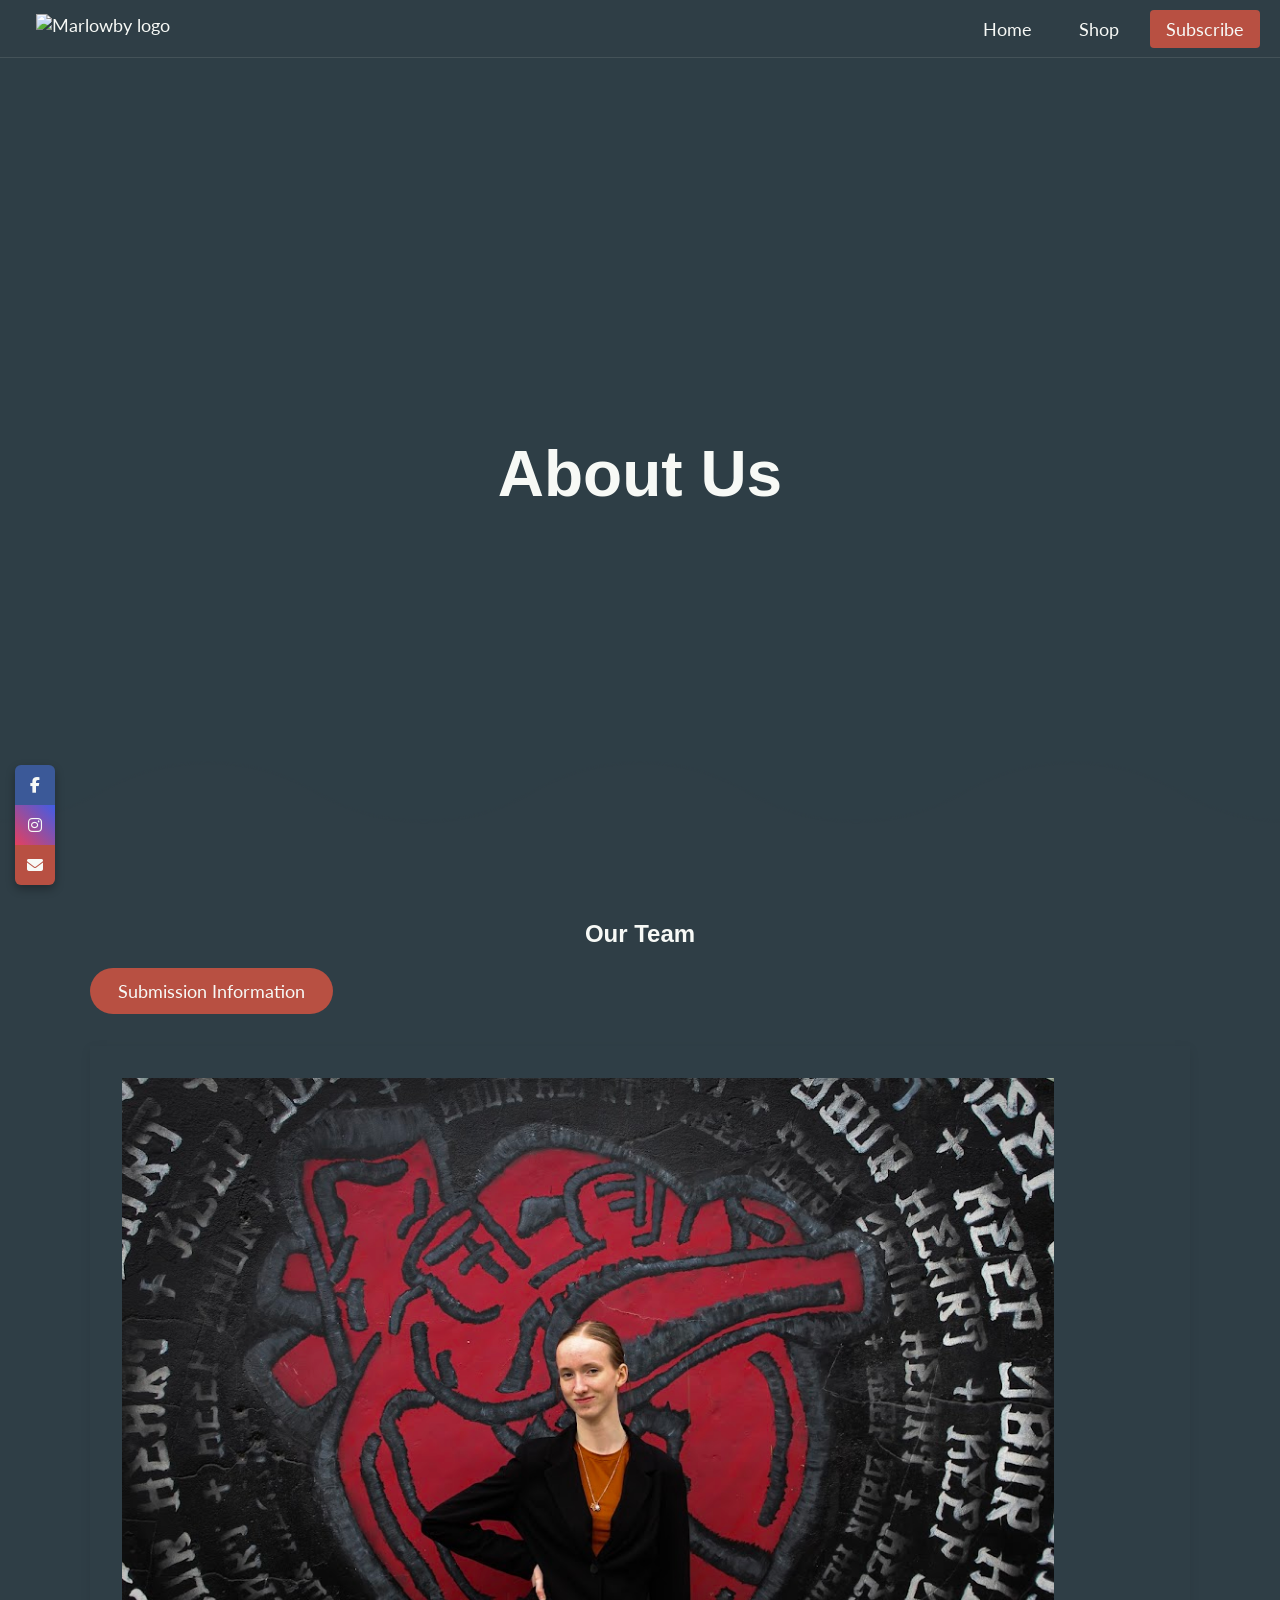
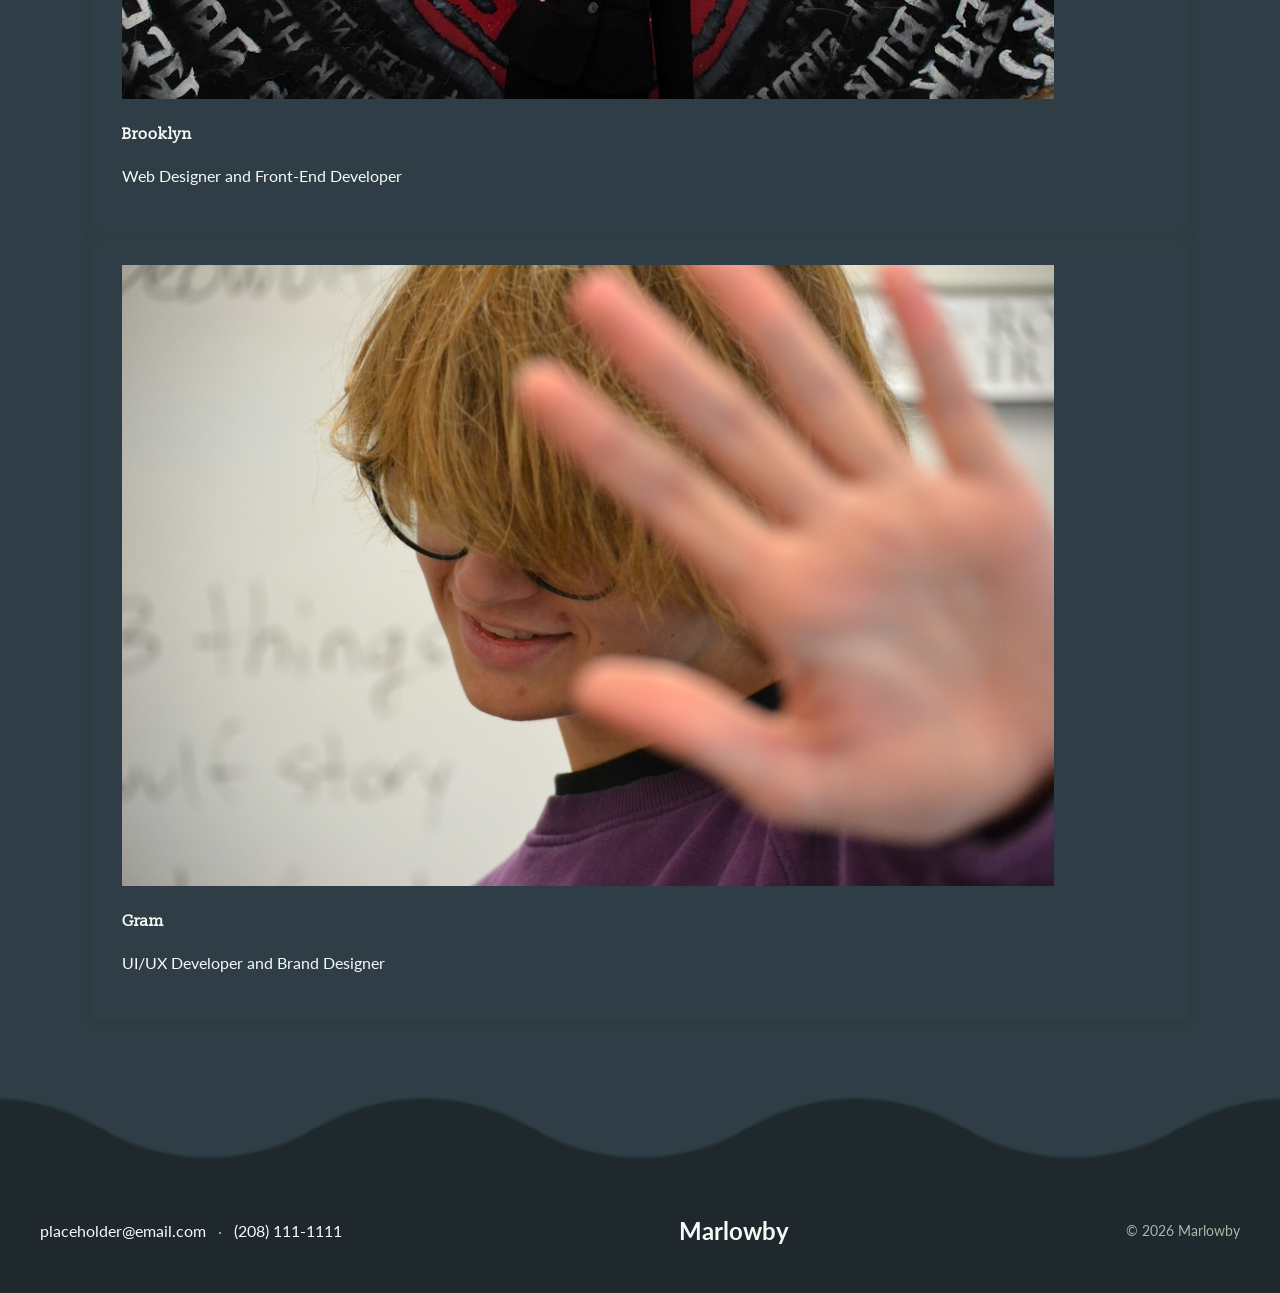
==== about.html @ 49f62c80 "Update about.html" ====
<!DOCTYPE html>
<html lang="en">
<head>
  <meta charset="UTF-8">
  <meta name="viewport" content="width=device-width, initial-scale=1.0">
  <title>About Us</title>
  <link rel="stylesheet" href="https://use.typekit.net/rig8hkd.css">
  <link rel="stylesheet" href="https://cdnjs.cloudflare.com/ajax/libs/font-awesome/6.5.0/css/all.min.css">
  <link rel="icon" type="image/x-icon" href="icon_transparent.png">
  <link rel="stylesheet" href="style.css">
  <link rel="preconnect" href="https://fonts.googleapis.com">
  <link rel="preconnect" href="https://fonts.gstatic.com" crossorigin>
  <link href="https://fonts.googleapis.com/css2?family=Caacupe+One&family=Slabo+13px&family=Lato:wght@400;700&display=swap" rel="stylesheet">
</head>
<body>

  <!-- Top Navigation Bar -->
  <header class="navbar">
    <a href="index.html" class="logo-link">
      <img id="logoImage" src="Logos/logo_text2_transparent.png" alt="Marlowby logo" height="30">
    </a>

    <!-- Desktop Navigation -->
    <nav class="desktop-nav">
      <a href="index.html">Home</a>
      <a href="shop.html">Shop</a>
      <a href="https://game-day-grill-bpa-project.square.site/#items" target="_blank" rel="noopener noreferrer" class="highlight-link">Subscribe</a>
    </nav>

    <!-- Mobile Hamburger Toggle -->
    <button class="hamburger-menu" onclick="openNav()" aria-label="Open mobile menu">
      <i class="fas fa-bars"></i>
    </button>
  </header>

  <!-- Mobile Side Navigation Drawer -->
  <div id="mySidenav" class="sidenav">
    <a href="javascript:void(0)" class="closebtn" onclick="closeNav()" aria-label="Close menu">&times;</a>
    <a href="index.html">Home</a>
    <a href="shop.html">Shop</a>
    <a href="https://game-day-grill-bpa-project.square.site/#items" target="_blank" rel="noopener noreferrer" class="highlight-link">Subscribe</a>
  </div>

 <!-- Hero Section -->
<section class="hero-section">
  <div class="video-background">
    <iframe 
      src="https://www.youtube-nocookie.com/embed/QDia3e12czc?autoplay=1&mute=1&controls=0&loop=1&playlist=QDia3e12czc&playsinline=1" 
      title="Background video"
      allow="autoplay; encrypted-media" 
      allowfullscreen>
    </iframe>
  </div>
  
  <div class="hero-text">
    <h1>About Us</h1>
  </div>
</section>

   <!-- Team Members Section -->
    <section class="section team">
      <div class="container">
        <h1 style="text-align: center">Our Team</h1>
        <a href="submission.html" class="btn" style="text-align: center">Submission Information</a>
        <div class="team-grid">
          <!-- Brooklyn -->
          <div class="team-member">
            <img src="assets/images/brooklyn.jpg" alt="Brooklyn" class="team-photo"/>
            <h4>Brooklyn</h4>
            <p>Web Designer and Front-End Developer</p>
          </div>
          <!-- Gram -->
          <div class="team-member">
            <img src="assets/images/gram.jpg" alt="Gram" class="team-photo"/>
            <h4>Gram</h4>
            <p>UI/UX Developer and Brand Designer</p>
          </div>
        </div>
      </div>
    </section>
  
  <!-- Footer -->
  <footer class="site-footer box-bottom-wave">
    <br><br><br><br><br><br>
    <div class="footer-container">
      <div class="footer-contact">
        <a href="mailto:placeholder@email.com" class="footer-link">placeholder@email.com</a>
        <span class="divider">·</span>
        <a href="tel:(208)-111-1111" class="footer-link">(208) 111-1111</a>
      </div>

      <div class="footer-logo">
        <a href="index.html">Marlowby</a>
      </div>

      <div class="footer-copyright">
        <p>&copy; 2026 Marlowby</p>
      </div>
    </div>
  </footer>

  <!-- Sticky Social Icons Bar -->
  <div class="icon-bar">
    <a href="https://www.facebook.com" target="_blank" rel="noopener noreferrer" class="facebook" aria-label="Facebook"><i class="fab fa-facebook-f"></i></a>
    <a href="https://www.instagram.com" target="_blank" rel="noopener noreferrer" class="instagram" aria-label="Instagram"><i class="fab fa-instagram"></i></a>
    <a href="mailto:blankwebsite@gmail.com" class="email" aria-label="Email"><i class="fas fa-envelope"></i></a>
  </div>

  <!-- Scroll to Top Button -->
  <button id="scrollToTopBtn" title="Go to top" aria-label="Scroll to top">
    <i class="fas fa-arrow-up"></i>
  </button>

  <script src="script.js"></script>
</body>
</html>
---- style.css ----
/*
========================================
  MARLOWBY UPDATED COLOR PALETTE
  
  Deep Terracotta (Primary Accent): #B85042
  Warm Cream (Base Background):     #E7E8D1
  Sage Olive (Secondary Accent):    #A7B8A8
  Dark Charcoal (Text/Navy Alt):    #2F3E46
  Off-White (Light Text/Card BG):   #F7F9F6
========================================
*/

/* Universal Reset & Base Styles */
*,
*::before,
*::after {
  box-sizing: border-box;
}

html,
body {
  height: 100%;
  margin: 0;
  background-color: #2f3e46;
  color: #f7f9f6;
  scroll-behavior: smooth;
}

body {
  padding-top: 58px;
}

/* Helper Utility Classes */
.text-center {
  text-align: center;
}

/* Typography */
h1 {
  font-family: "Caacupe One", sans-serif;
}

h2, h3, h4, h5, h6 {
  font-family: "Slabo 13px", serif;
}

p, a, span, button {
  font-family: "Lato", sans-serif;
}

/* Top Navigation */
.navbar {
  display: flex;
  align-items: center;
  justify-content: space-between;
  background-color: #2f3e46;
  position: fixed;
  top: 0;
  left: 0;
  width: 100%;
  height: 58px;
  padding: 0 20px;
  z-index: 99;
  border-bottom: 1px solid rgba(247, 249, 246, 0.1);
}

.desktop-nav {
  display: flex;
  align-items: center;
  gap: 15px;
}

.navbar a {
  color: #f7f9f6;
  text-align: center;
  padding: 8px 16px;
  text-decoration: none;
  font-size: 18px;
  border-radius: 4px;
  transition: background-color 0.2s ease, color 0.2s ease;
}

.navbar a:hover {
  background-color: #a7b8a8;
  color: #2f3e46;
}

.navbar img {
  height: 30px;
  display: block;
}

.highlight-link {
  color: #f7f9f6;
  text-align: center;
  padding: 8px 16px;
  text-decoration: none;
  font-size: 18px;
  background-color: #b85042;
  border-radius: 4px;
}

.highlight-link:hover {
  background-color: #a7b8a8;
  color: #2f3e46;
}

/* Side Navigation Drawer (Mobile) */
.hamburger-menu {
  display: none;
  border: none;
  background: transparent;
  color: #f7f9f6;
  font-size: 24px;
  cursor: pointer;
  padding: 10px;
}

.sidenav {
  height: 100%;
  width: 0;
  position: fixed;
  z-index: 1000;
  top: 0;
  left: 0;
  background-color: #2f3e46;
  overflow-x: hidden;
  transition: 0.3s ease;
  padding-top: 60px;
  box-shadow: 2px 0 10px rgba(0, 0, 0, 0.3);
}

.sidenav a {
  padding: 12px 24px;
  text-decoration: none;
  font-size: 20px;
  color: #f7f9f6;
  display: block;
  transition: 0.2s ease;
}

.sidenav a:hover {
  background-color: #a7b8a8;
  color: #2f3e46;
}

.sidenav .closebtn {
  position: absolute;
  top: 10px;
  right: 20px;
  font-size: 32px;
}

/* YouTube Video Hero Section */
.hero-section {
  position: relative;
  min-height: calc(100vh - 58px);
  width: 100%;
  display: flex;
  align-items: center;
  justify-content: center;
  overflow: hidden;

  -webkit-mask: 
    radial-gradient(213.01px at 50% calc(100% - 291.6px), #000 99%, #0000 101%) calc(50% - 216px) 0/432px 100%,
    radial-gradient(213.01px at 50% calc(100% + 183.6px), #0000 99%, #000 101%) 50% calc(100% - 108px)/432px 100% repeat-x;
  mask: 
    radial-gradient(213.01px at 50% calc(100% - 291.6px), #000 99%, #0000 101%) calc(50% - 216px) 0/432px 100%,
    radial-gradient(213.01px at 50% calc(100% + 183.6px), #0000 99%, #000 101%) 50% calc(100% - 108px)/432px 100% repeat-x;
}

.video-background {
  position: absolute;
  top: 0;
  left: 0;
  width: 100%;
  height: 100%;
  pointer-events: none;
  z-index: 1;
}

.video-background iframe {
  width: 300%;
  height: 300%;
  position: absolute;
  top: -100%;
  left: -100%;
  border: none;
}

.hero-section::after {
  content: "";
  position: absolute;
  top: 0;
  left: 0;
  width: 100%;
  height: 100%;
  background-color: rgba(47, 62, 70, 0.5);
  z-index: 2;
  pointer-events: none;
}

.hero-text {
  position: relative;
  z-index: 3;
  text-align: center;
  color: #f7f9f6;
  padding: 30px 20px;
  max-width: 700px;
  margin: 20px;
}

.hero-text h1 {
  font-size: 64px;
  margin: 0 0 10px;
}

.hero-paragraph {
  font-size: 20px;
  margin: 0 0 25px;
}

/* Reusable Buttons */
.btn {
  display: inline-block;
  border: none;
  border-radius: 50px;
  padding: 12px 28px;
  color: #f7f9f6;
  background-color: #b85042;
  text-align: center;
  cursor: pointer;
  text-decoration: none;
  font-size: 18px;
  transition: background-color 0.2s ease, transform 0.2s ease;
}

.btn:hover {
  background-color: #a7b8a8;
  color: #2f3e46;
}

/* Featured Box Section */
.featured-product {
  padding: 64px 20px;
  background-color: #2f3e46;
}

.container {
  max-width: 1100px;
  margin: 0 auto;
}

.featured-product .top-section {
  display: flex;
  flex-direction: column;
  gap: 30px;
}

.featured-product .top-section .image {
  position: relative;
  width: 100%;
}

.featured-product .top-section .image img {
  width: 100%;
  height: auto;
  border-radius: 8px;
  display: block;
}

.cta-star {
  position: absolute;
  top: -15px;
  left: -15px;
  background-color: #b85042;
  color: #f7f9f6;
  padding: 8px 14px;
  border-radius: 20px;
  font-weight: bold;
  font-size: 14px;
  z-index: 5;
  box-shadow: 0 2px 6px rgba(0, 0, 0, 0.2);
}

.featured-product .top-section .content h3 {
  font-size: 32px;
  margin-top: 0;
  margin-bottom: 10px;
}

.featured-product .top-section .content p {
  font-size: 18px;
  line-height: 1.6;
}

/* Featured Boxes Carousel Section */
.blog-section {
  padding: 4rem 1rem 6rem;
  text-align: center;
  background-color: #a7b8a8;
  color: #f7f9f6;
}

.blog-section h3 {
  font-size: 28px;
  margin-bottom: 15px;
  color: #2f3e46;
}

.blog-carousel {
  position: relative;
  max-width: 900px;
  margin: 0 auto;
}

.blog-carousel-track-container {
  overflow: hidden;
  width: 100%;
  padding: 1rem 0;
  position: relative;
  touch-action: pan-y;
}

.blog-card-grid {
  display: flex; 
  gap: 1rem; 
  will-change: transform; 
  transition: transform 0.5s ease;
}

.blog-card {
  flex: 0 0 240px;
  display: flex;
  justify-content: center;
  align-items: stretch;
}

.blog-card-inner {
  width: 100%;
  background-color: #1e282d;
  padding: 1rem;
  border-radius: 8px; 
  border: 1px solid rgba(247, 249, 246, 0.1);
  box-shadow: 0 6px 20px rgba(0, 0, 0, 0.2);
  color: #f7f9f6;
  text-align: left;
  display: flex;
  flex-direction: column;
  justify-content: space-between;
  transition: transform 0.25s ease, box-shadow 0.25s ease;
}

.blog-card-inner:hover {
  transform: translateY(-4px);
  box-shadow: 0 10px 24px rgba(0, 0, 0, 0.35);
}

/* Box Image Container */
.box-card-image {
  width: 100%;
  height: 130px;
  overflow: hidden;
  border-radius: 6px;
  margin-bottom: 8px;
}

.box-card-image img {
  width: 100%;
  height: 100%;
  object-fit: cover;
  display: block;
  transition: transform 0.3s ease;
}

.blog-card-inner:hover .box-card-image img {
  transform: scale(1.05);
}

.blog-carousel-btn {
  position: absolute;
  top: 50%;
  transform: translateY(-50%);
  background-color: #b85042;
  border: none;
  border-radius: 50%;
  color: #f7f9f6; 
  width: 38px;
  height: 38px;
  font-size: 1rem;
  cursor: pointer;
  z-index: 10;
  display: flex;
  align-items: center;
  justify-content: center;
  box-shadow: 0 4px 10px rgba(0, 0, 0, 0.3);
  transition: transform 0.25s ease, background-color 0.25s ease, color 0.25s ease;
}

.blog-carousel-btn.prev {
  left: -15px;
}

.blog-carousel-btn.next {
  right: -15px;
}

.blog-carousel-btn:hover {
  background-color: #2f3e46;
  color: #f7f9f6;
  transform: translateY(-50%) scale(1.1);
}

.blog-content .date {
  font-size: 0.75rem;
  letter-spacing: 1px;
  text-transform: uppercase;
  color: #a7b8a8; 
  font-weight: 700;
  display: block;
}

.blog-content h4 {
  font-size: 1.1rem;
  margin: 0.3rem 0;
  color: #f7f9f6;
}

.blog-content p {
  font-size: 0.85rem;
  line-height: 1.4;
  color: #f7f9f6;
  display: -webkit-box; 
  -webkit-line-clamp: 2;
  -webkit-box-orient: vertical;
  overflow: hidden;
  margin-bottom: 12px;
}

.blog-content .btn {
  font-size: 12px;
  padding: 6px 14px;
}

/* Mission Section */
.mission-section {
  display: flex;
  align-items: center;
  background-color: #2f3e46;
  color: #f7f9f6;
  padding: 60px 20px;
}

.mission-image {
  flex: 1;
  padding: 20px;
}

.mission-image img {
  width: 100%;
  height: auto;
  border-radius: 8px;
  display: block;
}

.mission-text {
  flex: 1;
  padding: 20px;
  padding-left: 50px;
  text-align: left;
  font-size: 18px;
  color: #f7f9f6;
}

.mission-text h1 {
  margin-top: 0;
  color: #f7f9f6;
}

.mission-text p {
  color: #f7f9f6;
  line-height: 1.6;
}

.mission-text a {
  text-decoration: none;
  color: #a7b8a8;
  font-weight: bold;
  transition: color 0.2s ease;
}

.mission-text a:hover {
  color: #b85042;
}

/* Mask Classes */
.box-top-wave {
  -webkit-mask: 
    radial-gradient(213.01px at 50% calc(100% - 291.6px), #000 99%, #0000 101%) calc(50% - 216px) 0/432px 100%,
    radial-gradient(213.01px at 50% calc(100% + 183.6px), #0000 99%, #000 101%) 50% calc(100% - 108px)/432px 100% repeat-x;
  mask: 
    radial-gradient(213.01px at 50% calc(100% - 291.6px), #000 99%, #0000 101%) calc(50% - 216px) 0/432px 100%,
    radial-gradient(213.01px at 50% calc(100% + 183.6px), #0000 99%, #000 101%) 50% calc(100% - 108px)/432px 100% repeat-x;
}

.box-bottom-wave {
  -webkit-mask: 
    radial-gradient(213.01px at 50% 291.6px, #000 99%, #0000 101%) calc(50% - 216px) 0/432px 100%,
    radial-gradient(213.01px at 50% -183.6px, #0000 99%, #000 101%) 50% 108px/432px 100% repeat-x;
  mask: 
    radial-gradient(213.01px at 50% 291.6px, #000 99%, #0000 101%) calc(50% - 216px) 0/432px 100%,
    radial-gradient(213.01px at 50% -183.6px, #0000 99%, #000 101%) 50% 108px/432px 100% repeat-x;
  
  z-index: 4;
}

/* Testimonials Section */
.testimonial-section {
  background-color: #E7E8D1;
  padding: 3rem 1rem;
}

@media (min-width: 768px) {
  .testimonial-section {
    padding-top: 6rem;
    padding-bottom: 6rem;
  }
}

.testimonial-container {
  max-width: 1280px;
  margin-left: auto;
  margin-right: auto;
}

.testimonial-title {
  text-align: center;
  color: #2f3e46;
  font-size: 2rem;
  margin-bottom: 2rem;
}

.testimonial-grid {
  display: flex;
  flex-direction: column;
  gap: 1.5rem;
}

@media (min-width: 768px) {
  .testimonial-grid {
    flex-direction: row;
    gap: 1.5rem;
  }
}

.testimonial-card {
  background-color: #f7f9f6;
  border-radius: 0.5rem;
  padding: 2rem;
  text-align: center;
  box-shadow: 0 4px 12px rgba(0, 0, 0, 0.08);
}

@media (min-width: 768px) {
  .testimonial-card {
    width: 33.3333%;
  }
}

.star-rating {
  color: #b85042; 
  letter-spacing: 0.25rem;
  margin-bottom: 1rem;
  font-size: 1.25rem;
}

.author-name {
  color: #2f3e46; 
  font-weight: 700;
  text-transform: uppercase;
  margin: 0;
}

.testimonial-text {
  font-size: 1.125rem;
  font-weight: 300;
  font-style: italic;
  color: #2f3e46;
  margin-top: 0.5rem;
  margin-bottom: 0;
}

/* Buy Now section */
.cta-section {
  background-color: #2F3E46;
  color: #E7E8D1;         
  padding: 120px 20px;   
  text-align: center;
}

.cta-section h1 {
  color: #E7E8D1;
  font-size: 48px;
  margin-top: 0;
  margin-bottom: 24px;
}

/* About Us Section */
.team-grid {
  grid-template-columns: repeat(auto-fit, minmax(250px, 1fr));
  margin-top: 2rem;
}

.team-member {
  background: var(--card-bg);
  border-radius: var(--radius);
  padding: 2rem;
  box-shadow: 0 3px 10px rgba(0,0,0,0.08);
  transition: transform var(--transition), box-shadow var(--transition);
  color: var(--always-light-text);
}

.team-member:hover {
  transform: translateY(-4px); 
  box-shadow: 0 6px 16px rgba(0,0,0,0.12);
}

.team-photo {
  width: 90%;
  height: auto;
  border-radius: var(--radius);
}
/* Submission Page */
.submission-page {
  min-height: 100vh;
  display: flex;
  flex-direction: column;
}

.submission-page main {
  flex: 1;
  display: flex;
  flex-direction: column;
  justify-content: center; 
}

.submission-page footer {
  margin-top: auto;
}

/* Social Icons (Sticky Corner) */
.icon-bar {
  position: fixed;
  bottom: 15px;
  left: 15px;
  z-index: 99;
  display: flex;
  flex-direction: column;
  border-radius: 6px;
  overflow: hidden;
  box-shadow: 0 4px 10px rgba(0, 0, 0, 0.3);
}

.icon-bar a {
  display: flex;
  align-items: center;
  justify-content: center;
  width: 40px;
  height: 40px;
  transition: opacity 0.3s ease;
  color: #f7f9f6;
  font-size: 16px;
  text-decoration: none;
}

.icon-bar a:hover {
  opacity: 0.85;
}

.facebook {
  background: #3b5998; 
}

.instagram {
  background: linear-gradient(45deg, #e4405f, #405de6);
}

.email {
  background-color: #b85042;
}

/* Scroll to Top Button */
#scrollToTopBtn {
  position: fixed;
  bottom: 20px;
  right: 20px;
  background-color: #b85042;
  color: #f7f9f6;
  border: none;
  border-radius: 50%;
  cursor: pointer;
  font-size: 18px;
  z-index: 1000;
  display: none;
  width: 44px;
  height: 44px;
  align-items: center;
  justify-content: center;
  box-shadow: 0 4px 10px rgba(0,0,0,0.3);
  transition: background-color 0.2s ease, transform 0.2s ease;
}

#scrollToTopBtn:hover {
  background-color: #a7b8a8;
  color: #2f3e46;
  transform: translateY(-2px);
}

/* Footer Styles */
.site-footer {
  background-color: #1e282d;
  color: #f7f9f6;
  padding: 80px 20px 40px;
}

.footer-container {
  max-width: 1200px;
  margin: 0 auto;
  display: flex;
  flex-direction: column;
  align-items: center;
  justify-content: space-between;
  gap: 24px;
  text-align: center;
}

.footer-contact {
  display: flex;
  align-items: center;
  gap: 12px;
  font-size: 16px;
}

.footer-link {
  color: #f7f9f6;
  text-decoration: none;
  transition: opacity 0.2s ease;
}

.footer-link:hover {
  opacity: 0.7;
}

.divider {
  color: #a7b8a8;
}

.footer-logo a {
  color: #f7f9f6;
  font-size: 24px;
  font-weight: 700;
  text-decoration: none;
}

.footer-copyright {
  color: #a7b8a8;
  font-size: 14px;
}

/* Responsive Layout Breakpoints */
@media screen and (min-width: 768px) {
  .featured-product .top-section {
    flex-direction: row;
    align-items: center;
  }

  .featured-product .top-section .image {
    width: 45%;
  }

  .featured-product .top-section .content {
    width: 50%;
  }

  .footer-container {
    flex-direction: row;
    text-align: left;
  }
}

@media screen and (max-width: 768px) {
  .desktop-nav {
    display: none;
  }

  .hamburger-menu {
    display: block;
  }

  .hero-text h1 {
    font-size: 42px;
  }

  .hero-paragraph {
    font-size: 18px;
  }

  .blog-card {
    flex: 0 0 210px;
  }

  .blog-carousel-btn {
    width: 32px;
    height: 32px;
    font-size: 0.9rem;
  }

  .blog-carousel-btn.prev {
    left: 0;
  }

  .blog-carousel-btn.next {
    right: 0;
  }

  .mission-section {
    flex-direction: column;
    padding: 40px 20px;
  }

  .mission-text {
    padding-left: 20px;
  }
}

@media screen and (max-width: 480px) {
  .hero-text h1 {
    font-size: 34px;
  }

  .hero-paragraph {
    font-size: 16px;
  }

  .btn {
    padding: 10px 20px;
    font-size: 16px;
  }

  .footer-contact {
    flex-direction: column;
    gap: 6px;
  }

  .footer-contact .divider {
    display: none;
  }

  .icon-bar {
    bottom: 70px;
  }
}
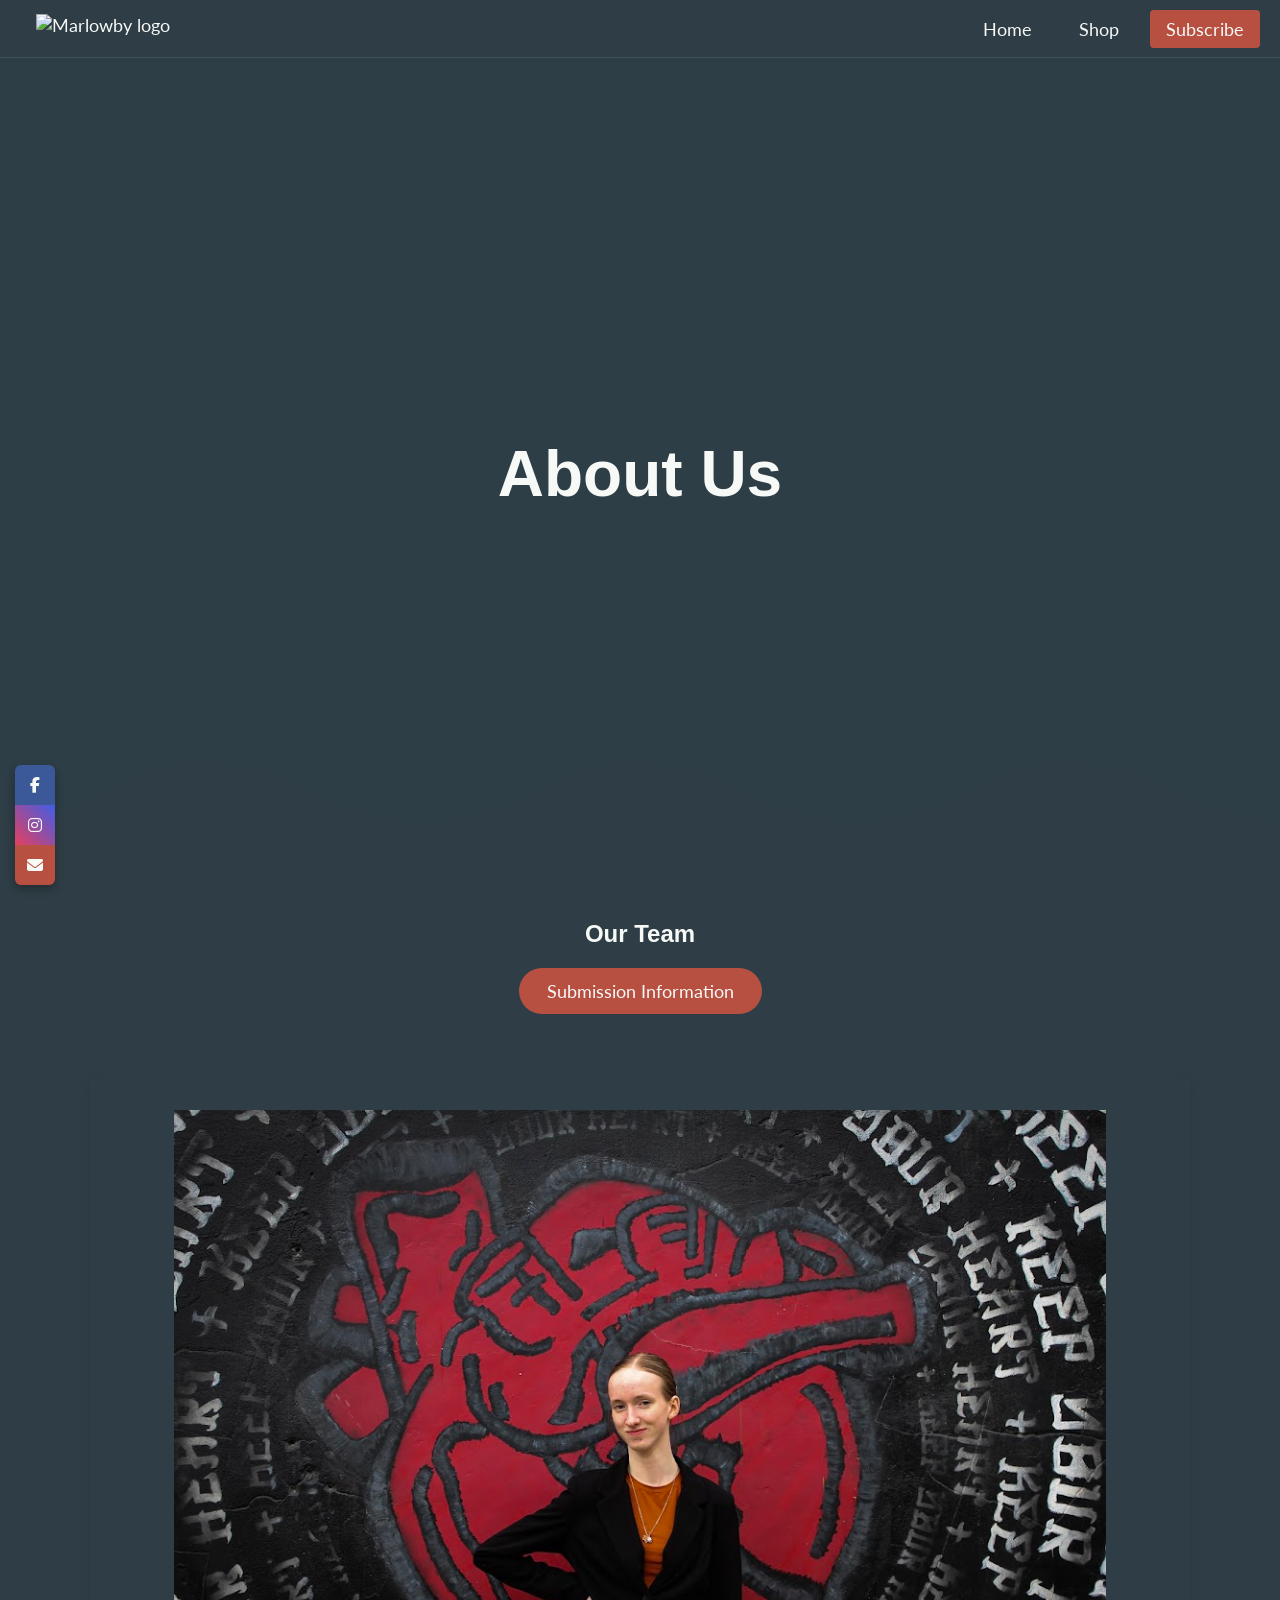
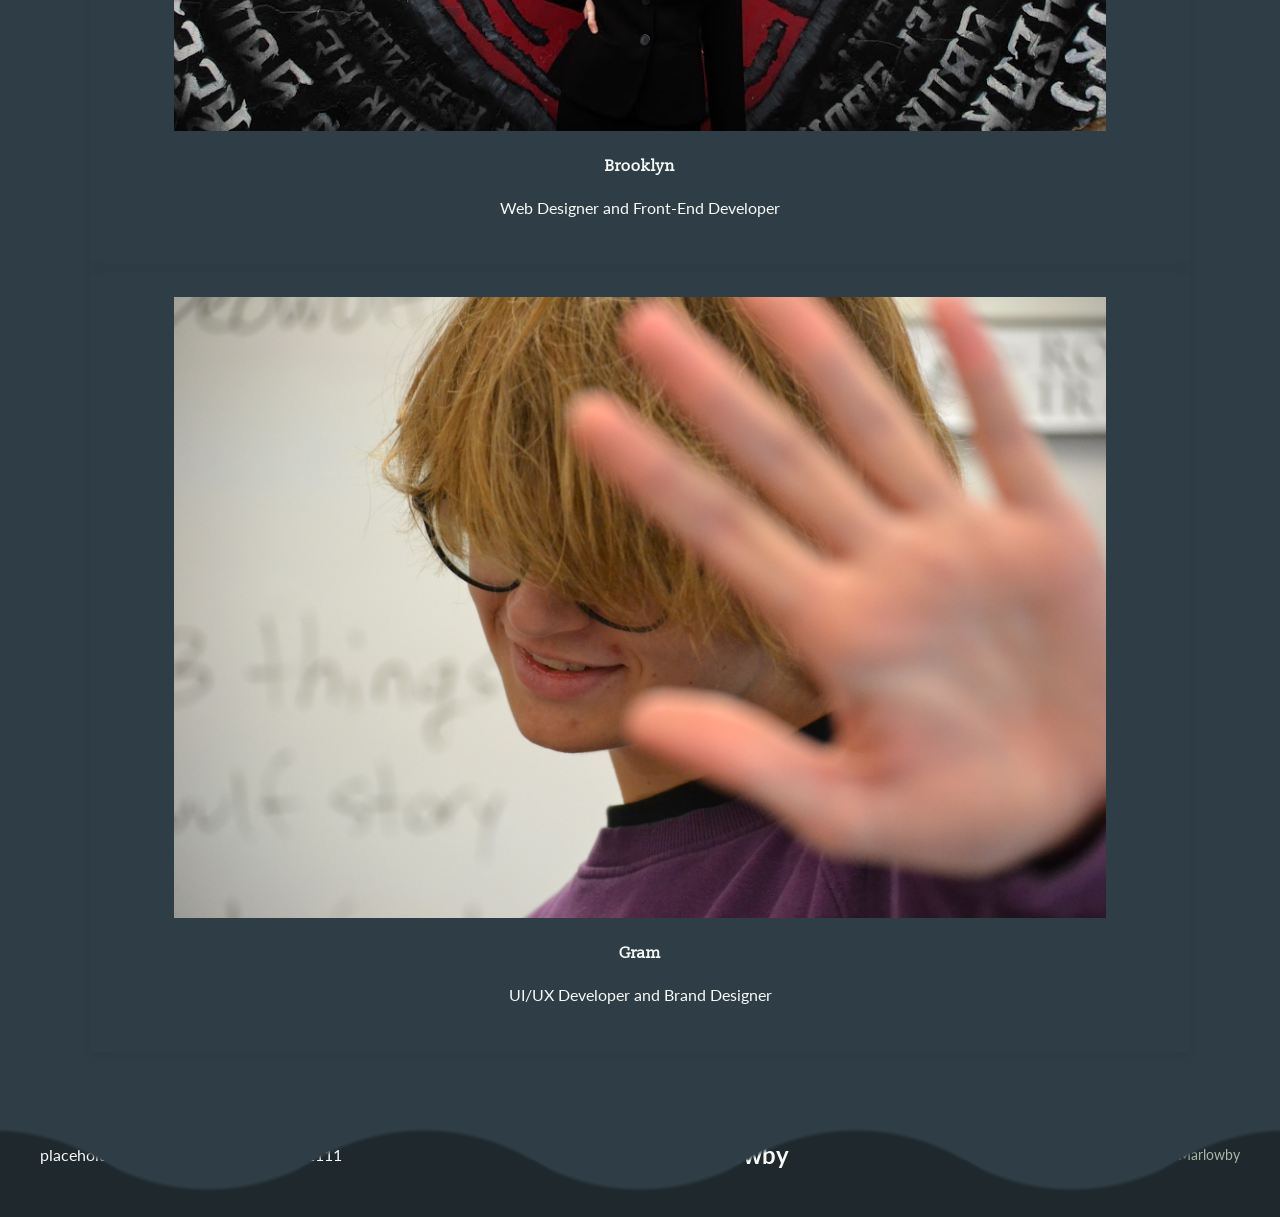
==== commit 5f26d636: "Update about.html" ====
--- a/about.html
+++ b/about.html
@@ -41,47 +41,47 @@
     <a href="https://game-day-grill-bpa-project.square.site/#items" target="_blank" rel="noopener noreferrer" class="highlight-link">Subscribe</a>
   </div>
 
- <!-- Hero Section -->
-<section class="hero-section">
-  <div class="video-background">
-    <iframe 
-      src="https://www.youtube-nocookie.com/embed/QDia3e12czc?autoplay=1&mute=1&controls=0&loop=1&playlist=QDia3e12czc&playsinline=1" 
-      title="Background video"
-      allow="autoplay; encrypted-media" 
-      allowfullscreen>
-    </iframe>
-  </div>
-  
-  <div class="hero-text">
-    <h1>About Us</h1>
-  </div>
-</section>
+  <!-- Hero Section -->
+  <section class="hero-section">
+    <div class="video-background">
+      <iframe 
+        src="https://www.youtube-nocookie.com/embed/QDia3e12czc?autoplay=1&mute=1&controls=0&loop=1&playlist=QDia3e12czc&playsinline=1" 
+        title="Background video"
+        allow="autoplay; encrypted-media" 
+        allowfullscreen>
+      </iframe>
+    </div>
+    
+    <div class="hero-text">
+      <h1>About Us</h1>
+    </div>
+  </section>
 
-   <!-- Team Members Section -->
-    <section class="section team">
-      <div class="container">
-        <h1 style="text-align: center">Our Team</h1>
-        <a href="submission.html" class="btn" style="text-align: center">Submission Information</a>
-        <div class="team-grid">
-          <!-- Brooklyn -->
-          <div class="team-member">
-            <img src="assets/images/brooklyn.jpg" alt="Brooklyn" class="team-photo"/>
-            <h4>Brooklyn</h4>
-            <p>Web Designer and Front-End Developer</p>
-          </div>
-          <!-- Gram -->
-          <div class="team-member">
-            <img src="assets/images/gram.jpg" alt="Gram" class="team-photo"/>
-            <h4>Gram</h4>
-            <p>UI/UX Developer and Brand Designer</p>
-          </div>
+  <!-- Team Members Section -->
+  <section class="section team">
+    <div class="container" style="text-align: center;">
+      <h1>Our Team</h1>
+      <a href="submission.html" class="btn" style="display: inline-block; margin-bottom: 2rem;">Submission Information</a>
+      
+      <div class="team-grid">
+        <!-- Brooklyn -->
+        <div class="team-member">
+          <img src="assets/images/brooklyn.jpg" alt="Brooklyn" class="team-photo"/>
+          <h4>Brooklyn</h4>
+          <p>Web Designer and Front-End Developer</p>
+        </div>
+        <!-- Gram -->
+        <div class="team-member">
+          <img src="assets/images/gram.jpg" alt="Gram" class="team-photo"/>
+          <h4>Gram</h4>
+          <p>UI/UX Developer and Brand Designer</p>
         </div>
       </div>
-    </section>
-  
+    </div>
+  </section>
+
   <!-- Footer -->
   <footer class="site-footer box-bottom-wave">
-    <br><br><br><br><br><br>
     <div class="footer-container">
       <div class="footer-contact">
         <a href="mailto:placeholder@email.com" class="footer-link">placeholder@email.com</a>
@@ -111,6 +111,5 @@
     <i class="fas fa-arrow-up"></i>
   </button>
 
-  <script src="script.js"></script>
 </body>
 </html>
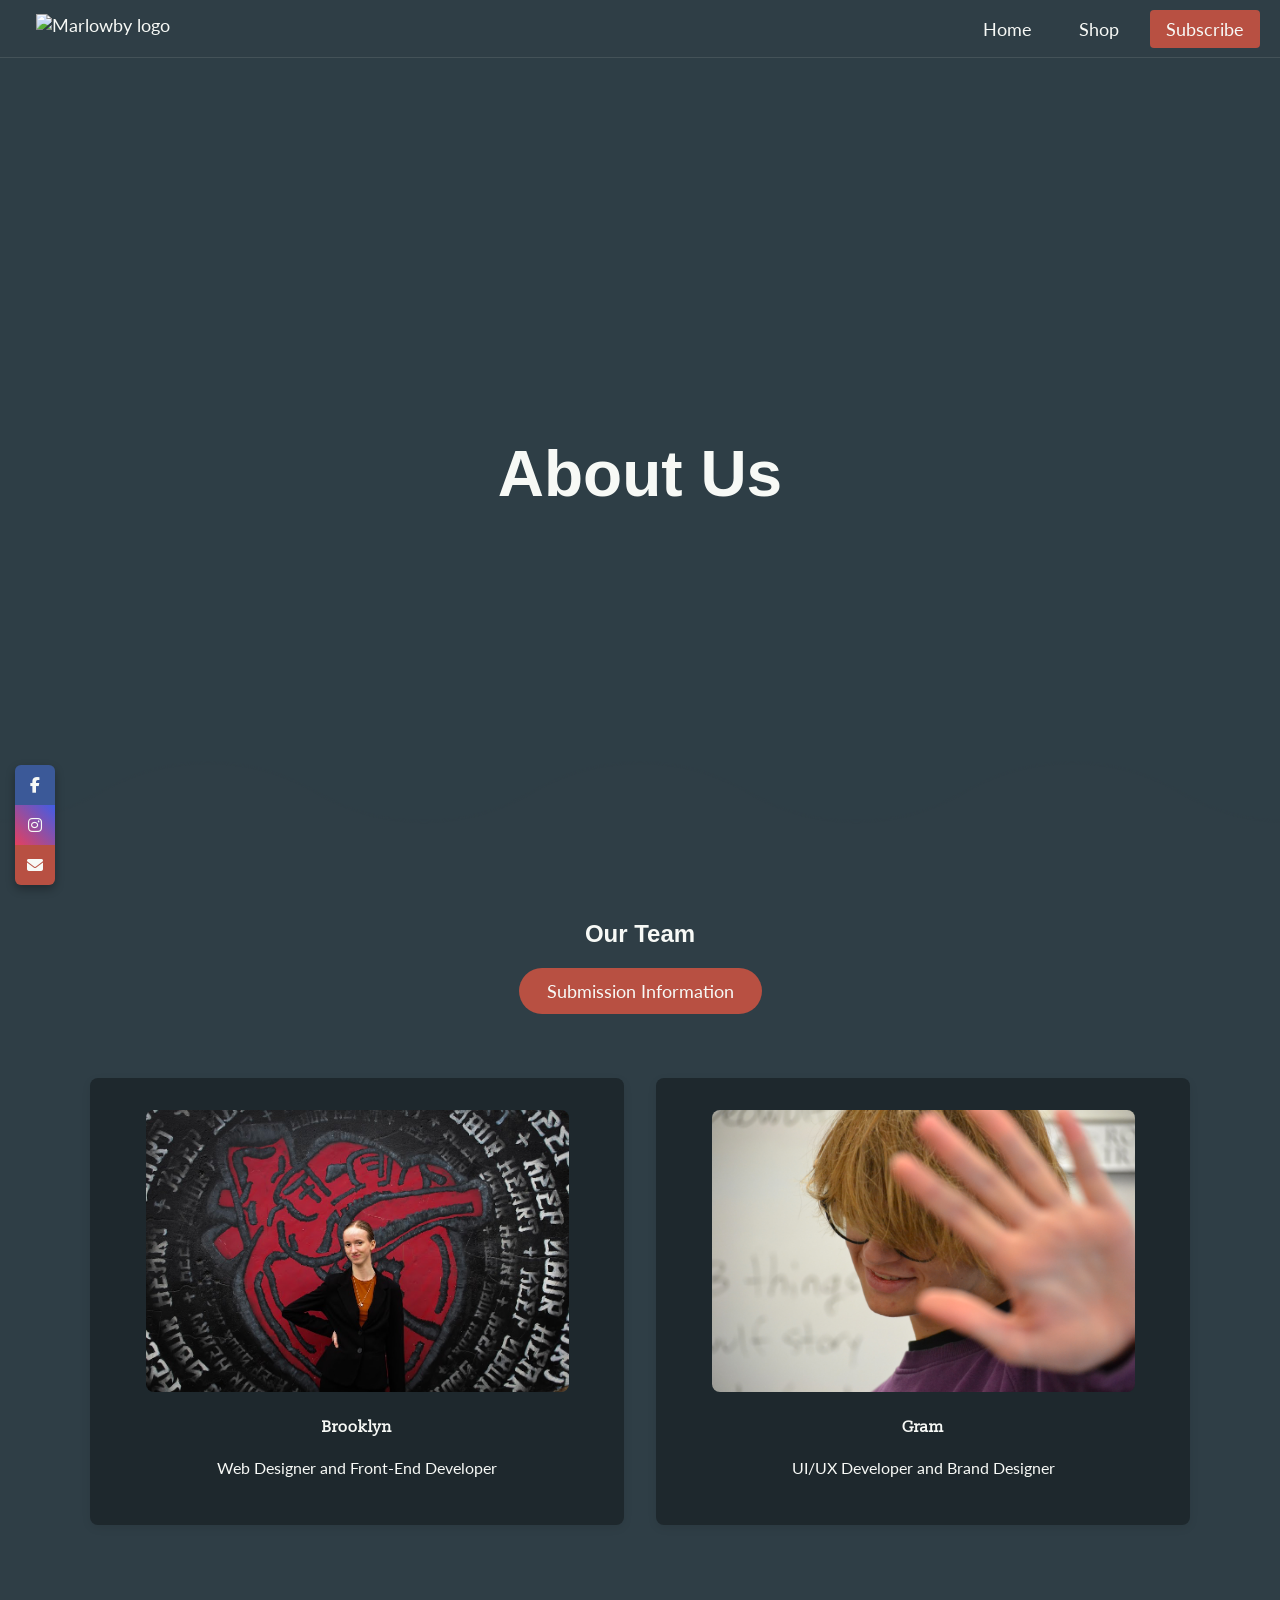
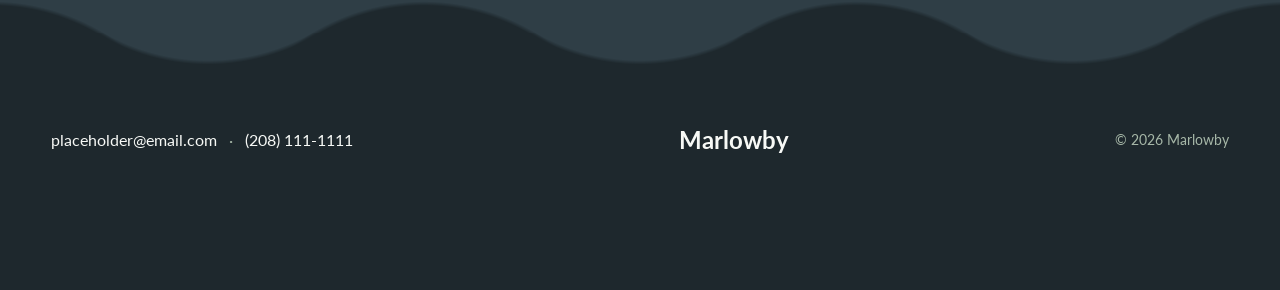
==== commit 2899448f: "Update about.html" ====
--- a/about.html
+++ b/about.html
@@ -44,12 +44,12 @@
   <!-- Hero Section -->
   <section class="hero-section">
     <div class="video-background">
-      <iframe 
-        src="https://www.youtube-nocookie.com/embed/QDia3e12czc?autoplay=1&mute=1&controls=0&loop=1&playlist=QDia3e12czc&playsinline=1" 
-        title="Background video"
+       <iframe 
+        src="https://www.youtube-nocookie.com/embed/jR5_xr3WJxA?autoplay=1&mute=1&controls=0&loop=1&playlist=jR5_xr3WJxA&playsinline=1" 
+        title="Background video" 
         allow="autoplay; encrypted-media" 
         allowfullscreen>
-      </iframe>
+        </iframe>
     </div>
     
     <div class="hero-text">
--- a/style.css
+++ b/style.css
@@ -296,7 +296,7 @@
 
 /* Featured Boxes Carousel Section */
 .blog-section {
-  padding: 4rem 1rem 6rem;
+  padding: 8rem 1rem 6rem;
   text-align: center;
   background-color: #a7b8a8;
   color: #f7f9f6;
@@ -517,7 +517,7 @@
 /* Testimonials Section */
 .testimonial-section {
   background-color: #E7E8D1;
-  padding: 3rem 1rem;
+  padding: 3rem 1rem 15rem;
 }
 
 @media (min-width: 768px) {
@@ -594,7 +594,7 @@
 .cta-section {
   background-color: #2F3E46;
   color: #E7E8D1;         
-  padding: 120px 20px;   
+  padding: 8vw 1vw 4vw;
   text-align: center;
 }
 
@@ -607,17 +607,19 @@
 
 /* About Us Section */
 .team-grid {
+  display: grid;
   grid-template-columns: repeat(auto-fit, minmax(250px, 1fr));
+  gap: 2rem;
   margin-top: 2rem;
 }
 
 .team-member {
-  background: var(--card-bg);
-  border-radius: var(--radius);
+  background: #1e282d;
+  border-radius: 8px;
   padding: 2rem;
   box-shadow: 0 3px 10px rgba(0,0,0,0.08);
-  transition: transform var(--transition), box-shadow var(--transition);
-  color: var(--always-light-text);
+  transition: transform 0.25s ease, box-shadow 0.25s ease;
+  color: #f7f9f6;
 }
 
 .team-member:hover {
@@ -628,8 +630,9 @@
 .team-photo {
   width: 90%;
   height: auto;
-  border-radius: var(--radius);
-}
+  border-radius: 8px;
+}
+
 /* Submission Page */
 .submission-page {
   min-height: 100vh;
@@ -644,9 +647,6 @@
   justify-content: center; 
 }
 
-.submission-page footer {
-  margin-top: auto;
-}
 
 /* Social Icons (Sticky Corner) */
 .icon-bar {
@@ -720,7 +720,7 @@
 .site-footer {
   background-color: #1e282d;
   color: #f7f9f6;
-  padding: 80px 20px 40px;
+  padding: 15vw 4vw 10vw;
 }
 
 .footer-container {
@@ -730,7 +730,7 @@
   flex-direction: column;
   align-items: center;
   justify-content: space-between;
-  gap: 24px;
+  gap: 4vw;
   text-align: center;
 }
 
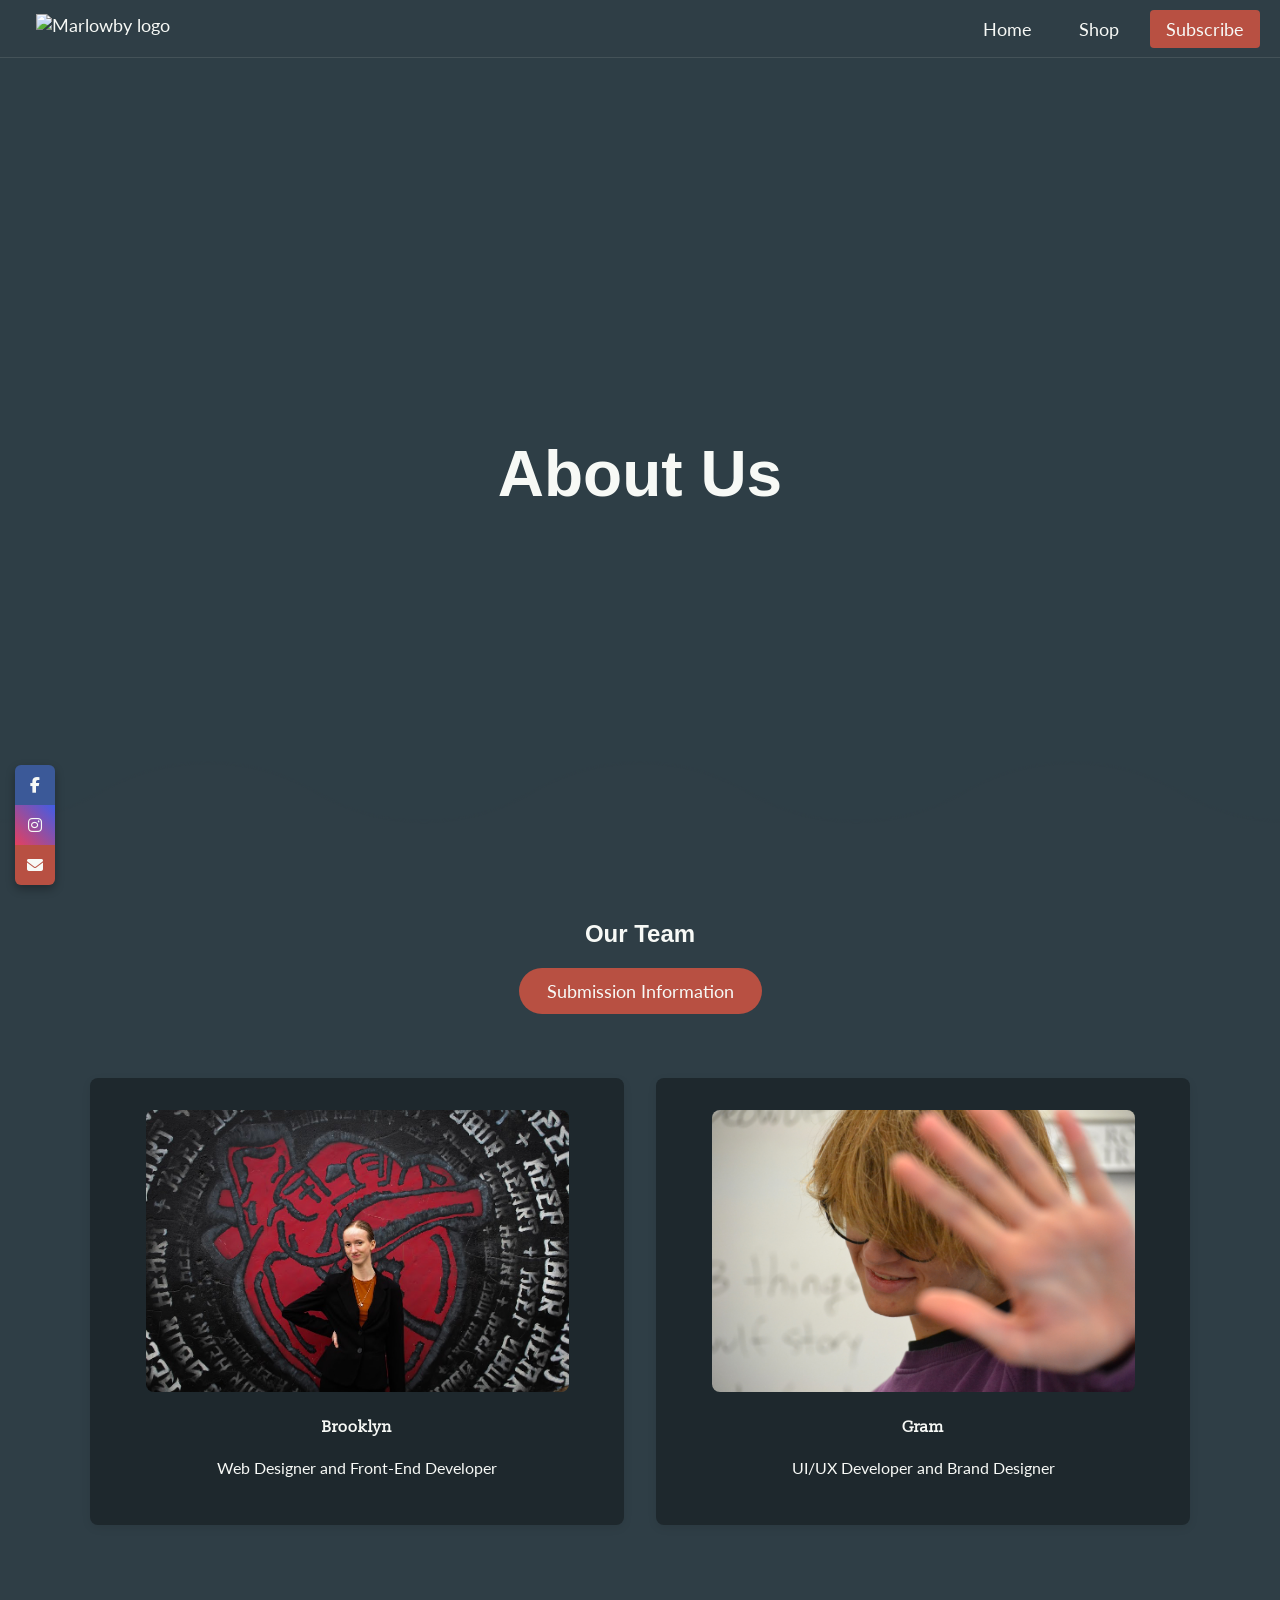
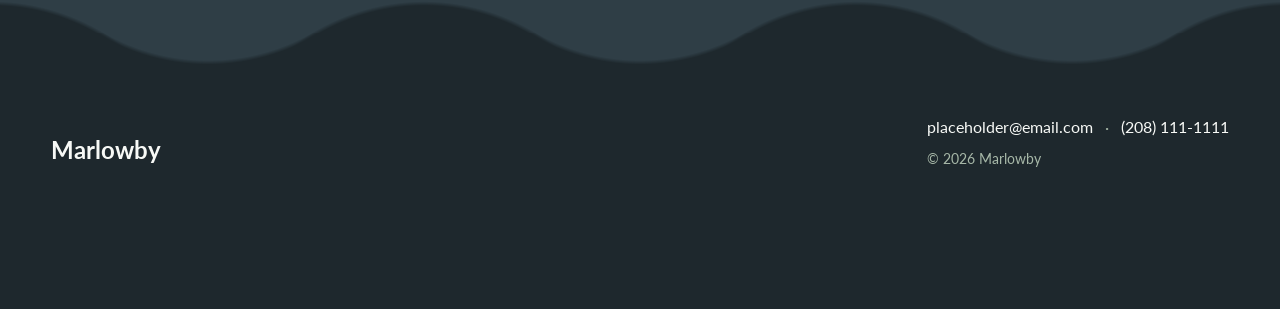
==== commit 6777e91c: "Update about.html" ====
--- a/about.html
+++ b/about.html
@@ -80,24 +80,28 @@
     </div>
   </section>
 
-  <!-- Footer -->
-  <footer class="site-footer box-bottom-wave">
-    <div class="footer-container">
+  <!-- Footer --> 
+<footer class="site-footer box-bottom-wave">
+  <div class="footer-container">
+    <div class="footer-left">
+      <div class="footer-logo">
+        <a href="index.html">Marlowby</a>
+      </div>
+    </div>
+
+    <div class="footer-combined-right">
       <div class="footer-contact">
         <a href="mailto:placeholder@email.com" class="footer-link">placeholder@email.com</a>
         <span class="divider">·</span>
         <a href="tel:(208)-111-1111" class="footer-link">(208) 111-1111</a>
       </div>
 
-      <div class="footer-logo">
-        <a href="index.html">Marlowby</a>
-      </div>
-
       <div class="footer-copyright">
         <p>&copy; 2026 Marlowby</p>
       </div>
     </div>
-  </footer>
+  </div>
+</footer>
 
   <!-- Sticky Social Icons Bar -->
   <div class="icon-bar">
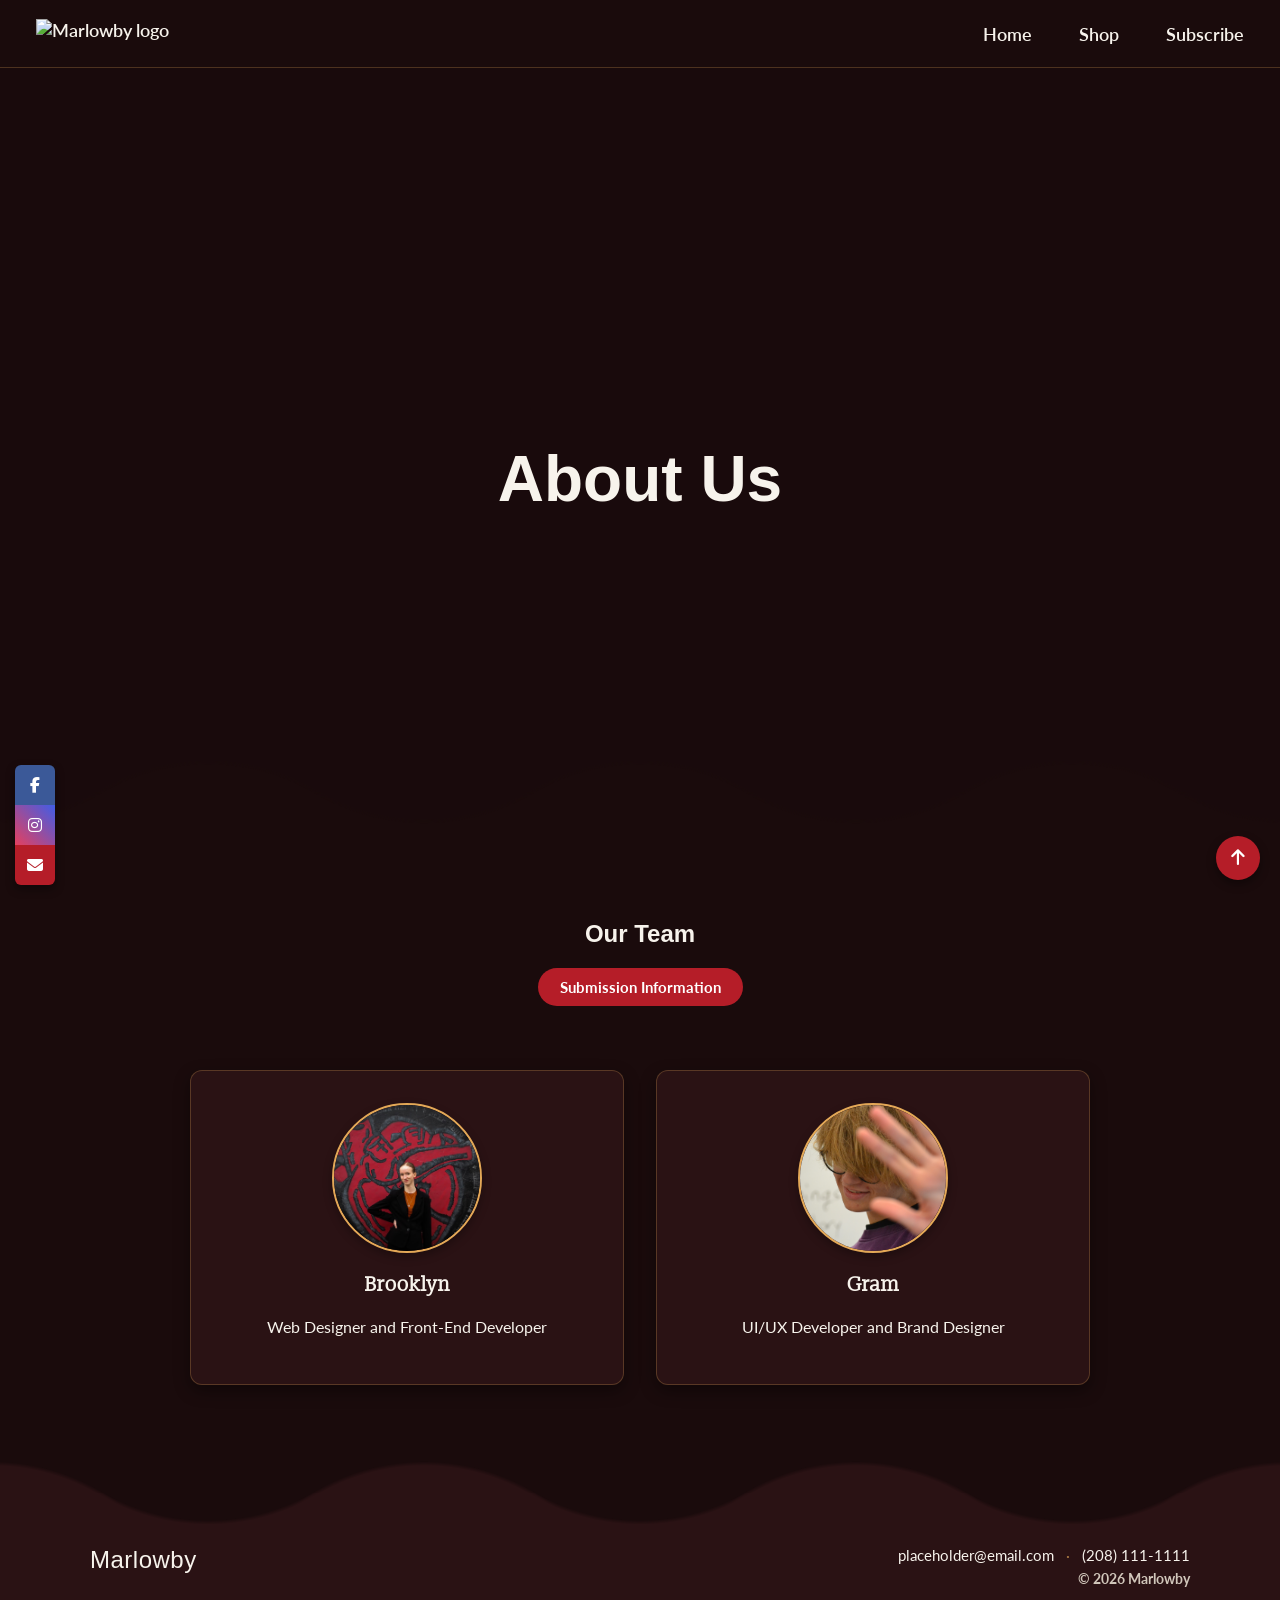
==== commit 53c0412f: "Update about.html" ====
--- a/about.html
+++ b/about.html
@@ -91,7 +91,7 @@
 
     <div class="footer-combined-right">
       <div class="footer-contact">
-        <a href="mailto:placeholder@email.com" class="footer-link">placeholder@email.com</a>
+        <a href="mailto:support.marlowby@gmail.com" class="footer-link">placeholder@email.com</a>
         <span class="divider">·</span>
         <a href="tel:(208)-111-1111" class="footer-link">(208) 111-1111</a>
       </div>
@@ -107,7 +107,7 @@
   <div class="icon-bar">
     <a href="https://www.facebook.com" target="_blank" rel="noopener noreferrer" class="facebook" aria-label="Facebook"><i class="fab fa-facebook-f"></i></a>
     <a href="https://www.instagram.com" target="_blank" rel="noopener noreferrer" class="instagram" aria-label="Instagram"><i class="fab fa-instagram"></i></a>
-    <a href="mailto:blankwebsite@gmail.com" class="email" aria-label="Email"><i class="fas fa-envelope"></i></a>
+    <a href="mailto:support.marlowby@gmail.com" class="email" aria-label="Email"><i class="fas fa-envelope"></i></a>
   </div>
 
   <!-- Scroll to Top Button -->
--- a/style.css
+++ b/style.css
@@ -1,16 +1,39 @@
-/*
-========================================
-  MARLOWBY UPDATED COLOR PALETTE
+:root {
+  /* Color Palette */
+  --bg-primary: #1a0b0c;
+  --bg-secondary: #f7f3ec;
+  --bg-container-dark: #2a1214;
+
+  --accent-primary: #b51d28;      /* Crimson Red */
+  --accent-secondary: #c84628;    /* Terracotta */
+  --accent-tertiary: #486382;     /* Slate Blue */
+  --accent-gold: #E3A857;         /* Warm Gold */
+
+  --text-main: #f7f3ec;           /* High contrast light text */
+  --text-dark: #1a0b0c;           /* High contrast dark text */
+  --text-muted: #6b6257;          /* High contrast text for light backgrounds */
+  --text-muted-on-dark: #d1c7bb;  /* Soft text for dark backgrounds */
+
+  --border-subtle: rgba(227, 168, 87, 0.25);
+  --overlay-dark: rgba(26, 11, 12, 0.75);
   
-  Deep Terracotta (Primary Accent): #B85042
-  Warm Cream (Base Background):     #E7E8D1
-  Sage Olive (Secondary Accent):    #A7B8A8
-  Dark Charcoal (Text/Navy Alt):    #2F3E46
-  Off-White (Light Text/Card BG):   #F7F9F6
-========================================
-*/
-
-/* Universal Reset & Base Styles */
+  /* Component Variables */
+  --card-bg: var(--bg-container-dark);
+  --radius: 12px;
+  --transition: 0.3s ease;
+
+  /* Button Specific Variables */
+  --btn-bg: #b51d28;
+  --btn-text: #ffffff;
+  --btn-hover-bg: #8c121b;
+  --btn-focus-ring: #E3A857;
+
+  /* Typography */
+  --font-heading-primary: "Caacupe One", sans-serif;
+  --font-heading-secondary: "Slabo 13px", serif;
+  --font-body: "Lato", sans-serif;
+}
+
 *,
 *::before,
 *::after {
@@ -21,47 +44,57 @@
 body {
   height: 100%;
   margin: 0;
-  background-color: #2f3e46;
-  color: #f7f9f6;
+  background-color: var(--bg-primary);
+  color: var(--text-main);
+  font-family: var(--font-body);
   scroll-behavior: smooth;
 }
 
 body {
-  padding-top: 58px;
-}
-
-/* Helper Utility Classes */
+  padding-top: 68px;
+}
+
+h1 {
+  font-family: var(--font-heading-primary);
+}
+
+h2, h3, h4, h5, h6 {
+  font-family: var(--font-heading-secondary);
+}
+
 .text-center {
   text-align: center;
 }
 
-/* Typography */
-h1 {
-  font-family: "Caacupe One", sans-serif;
-}
-
-h2, h3, h4, h5, h6 {
-  font-family: "Slabo 13px", serif;
-}
-
-p, a, span, button {
-  font-family: "Lato", sans-serif;
-}
-
-/* Top Navigation */
+/* Accessibility Focus Ring */
+:focus-visible {
+  outline: 3px solid var(--btn-focus-ring);
+  outline-offset: 2px;
+}
+
+/* Base Container & Framework Compatibility */
+.container,
+.container-lg {
+  max-width: 1100px;
+  margin: 0 auto;
+  padding: 0 20px;
+  width: 100%;
+}
+
+/* --- Header & Navigation --- */
 .navbar {
   display: flex;
   align-items: center;
   justify-content: space-between;
-  background-color: #2f3e46;
+  background-color: var(--bg-primary);
   position: fixed;
   top: 0;
   left: 0;
   width: 100%;
-  height: 58px;
+  height: 68px;
   padding: 0 20px;
   z-index: 99;
-  border-bottom: 1px solid rgba(247, 249, 246, 0.1);
+  border-bottom: 1px solid var(--border-subtle);
 }
 
 .desktop-nav {
@@ -71,18 +104,23 @@
 }
 
 .navbar a {
-  color: #f7f9f6;
-  text-align: center;
+  position: relative;
+  color: var(--text-main);
   padding: 8px 16px;
   text-decoration: none;
   font-size: 18px;
   border-radius: 4px;
-  transition: background-color 0.2s ease, color 0.2s ease;
+  font-weight: 600;
+  transition: color 0.3s ease, background-color 0.3s ease, border-color 0.3s ease;
 }
 
 .navbar a:hover {
-  background-color: #a7b8a8;
-  color: #2f3e46;
+  color: #ffffff;
+  background-color: var(--accent-secondary);
+}
+
+.navbar a.active {
+  color: var(--accent-gold);
 }
 
 .navbar img {
@@ -90,27 +128,11 @@
   display: block;
 }
 
-.highlight-link {
-  color: #f7f9f6;
-  text-align: center;
-  padding: 8px 16px;
-  text-decoration: none;
-  font-size: 18px;
-  background-color: #b85042;
-  border-radius: 4px;
-}
-
-.highlight-link:hover {
-  background-color: #a7b8a8;
-  color: #2f3e46;
-}
-
-/* Side Navigation Drawer (Mobile) */
 .hamburger-menu {
   display: none;
   border: none;
   background: transparent;
-  color: #f7f9f6;
+  color: var(--text-main);
   font-size: 24px;
   cursor: pointer;
   padding: 10px;
@@ -123,25 +145,26 @@
   z-index: 1000;
   top: 0;
   left: 0;
-  background-color: #2f3e46;
+  background-color: var(--bg-primary);
   overflow-x: hidden;
-  transition: 0.3s ease;
+  transition: width 0.3s ease;
   padding-top: 60px;
-  box-shadow: 2px 0 10px rgba(0, 0, 0, 0.3);
+  box-shadow: 2px 0 10px rgba(0, 0, 0, 0.5);
 }
 
 .sidenav a {
   padding: 12px 24px;
   text-decoration: none;
   font-size: 20px;
-  color: #f7f9f6;
+  color: var(--text-main);
   display: block;
-  transition: 0.2s ease;
+  font-weight: 600;
+  transition: background-color 0.2s ease, color 0.2s ease;
 }
 
 .sidenav a:hover {
-  background-color: #a7b8a8;
-  color: #2f3e46;
+  background-color: var(--accent-secondary);
+  color: #ffffff;
 }
 
 .sidenav .closebtn {
@@ -151,51 +174,70 @@
   font-size: 32px;
 }
 
-/* YouTube Video Hero Section */
+/* --- High-Contrast Buttons --- */
+.btn,
+a.btn,
+button[type="submit"] {
+  display: inline-flex;
+  align-items: center;
+  justify-content: center;
+  border: 2px solid transparent;
+  border-radius: 50px;
+  padding: 8px 20px;
+  color: var(--btn-text);
+  background-color: var(--btn-bg);
+  text-decoration: none;
+  font-size: 15px;
+  font-weight: 700;
+  cursor: pointer;
+  user-select: none;
+  transition: background-color 0.2s ease, transform 0.2s ease, color 0.2s ease, border-color 0.2s ease;
+}
+
+.btn:hover,
+a.btn:hover,
+button[type="submit"]:hover {
+  background-color: var(--btn-hover-bg);
+  color: #ffffff;
+  border-color: var(--accent-gold);
+}
+
+.btn:active,
+a.btn:active,
+button[type="submit"]:active {
+  transform: scale(0.97);
+}
+
+/* --- Hero Section --- */
 .hero-section {
   position: relative;
-  min-height: calc(100vh - 58px);
+  min-height: calc(100vh - 68px);
   width: 100%;
   display: flex;
   align-items: center;
   justify-content: center;
   overflow: hidden;
-
-  -webkit-mask: 
-    radial-gradient(213.01px at 50% calc(100% - 291.6px), #000 99%, #0000 101%) calc(50% - 216px) 0/432px 100%,
-    radial-gradient(213.01px at 50% calc(100% + 183.6px), #0000 99%, #000 101%) 50% calc(100% - 108px)/432px 100% repeat-x;
-  mask: 
-    radial-gradient(213.01px at 50% calc(100% - 291.6px), #000 99%, #0000 101%) calc(50% - 216px) 0/432px 100%,
-    radial-gradient(213.01px at 50% calc(100% + 183.6px), #0000 99%, #000 101%) 50% calc(100% - 108px)/432px 100% repeat-x;
 }
 
 .video-background {
   position: absolute;
-  top: 0;
-  left: 0;
-  width: 100%;
-  height: 100%;
+  inset: 0;
   pointer-events: none;
   z-index: 1;
 }
 
 .video-background iframe {
-  width: 300%;
-  height: 300%;
-  position: absolute;
-  top: -100%;
-  left: -100%;
+  width: 100%;
+  height: 100%;
+  object-fit: cover;
   border: none;
 }
 
 .hero-section::after {
   content: "";
   position: absolute;
-  top: 0;
-  left: 0;
-  width: 100%;
-  height: 100%;
-  background-color: rgba(47, 62, 70, 0.5);
+  inset: 0;
+  background-color: var(--overlay-dark);
   z-index: 2;
   pointer-events: none;
 }
@@ -204,7 +246,7 @@
   position: relative;
   z-index: 3;
   text-align: center;
-  color: #f7f9f6;
+  color: var(--text-main);
   padding: 30px 20px;
   max-width: 700px;
   margin: 20px;
@@ -218,37 +260,351 @@
 .hero-paragraph {
   font-size: 20px;
   margin: 0 0 25px;
-}
-
-/* Reusable Buttons */
-.btn {
+  color: var(--text-muted-on-dark);
+}
+
+/* --- Grid Systems --- */
+.card-grid,
+.testimonial-grid,
+.team-grid {
+  display: grid;
+  gap: 2rem;
+}
+
+.card-grid {
+  grid-template-columns: repeat(auto-fit, minmax(260px, 1fr));
+  max-width: 1100px;
+  margin: 0 auto;
+}
+
+.team-grid {
+  grid-template-columns: repeat(auto-fit, minmax(250px, 1fr));
+  max-width: 900px;
+  margin: 2rem auto 0;
+  justify-content: center;
+}
+
+/* --- Cards & Team Members --- */
+.team-member,
+.card,
+blockquote,
+.event-card {
+  background: var(--card-bg);
+  border: 1px solid var(--border-subtle);
+  border-radius: var(--radius);
+  padding: 2rem;
+  box-shadow: 0 6px 16px rgba(0, 0, 0, 0.4);
+  transition: transform var(--transition), box-shadow var(--transition), border-color var(--transition);
+  color: var(--text-main);
+  text-align: center;
+  display: flex;
+  flex-direction: column;
+  align-items: center;
+}
+
+.card:hover,
+.team-member:hover {
+  transform: translateY(-6px);
+  box-shadow: 0 12px 25px rgba(0, 0, 0, 0.6);
+  border-color: var(--accent-gold);
+}
+
+.team-photo {
+  width: 150px;
+  height: 150px;
+  object-fit: cover;
+  border-radius: 50%;
+  margin-bottom: 1.25rem;
+  border: 2px solid var(--accent-gold);
+  box-shadow: 0 4px 10px rgba(0, 0, 0, 0.3);
+  transition: transform var(--transition);
+}
+
+.team-member:hover .team-photo {
+  transform: scale(1.05);
+}
+
+.team-member h3,
+.team-member h4 {
+  font-family: var(--font-heading-secondary);
+  font-size: 1.25rem;
+  margin: 0 0 0.25rem;
+  color: var(--text-main);
+}
+
+.team-member .role,
+.team-member .title {
+  font-family: var(--font-body);
+  font-size: 0.875rem;
+  font-weight: 700;
+  text-transform: uppercase;
+  letter-spacing: 0.5px;
+  color: var(--accent-gold);
+  margin-bottom: 0.75rem;
+}
+
+/* --- Search Bar --- */
+.marlowby-search-wrapper {
+  position: relative;
+  width: 100%;
+  padding: 40px 20px 20px;
+  display: flex;
+  align-items: center;
+  justify-content: center;
+}
+
+.marlowby-search {
+  width: 100%;
+  max-width: 440px;
+  background-color: var(--bg-container-dark);
+  border: 1px solid var(--border-subtle);
+  border-radius: 30px;
+  padding: 8px 12px 8px 24px;
+  box-shadow: 0 6px 16px rgba(0, 0, 0, 0.4);
+  transition: border-color 0.2s ease, box-shadow 0.2s ease;
+}
+
+.marlowby-search:focus-within {
+  box-shadow: 0 6px 20px rgba(227, 168, 87, 0.3);
+}
+
+.fx {
+  display: flex;
+  align-items: center;
+  width: 100%;
+}
+
+.fx-gap {
+  gap: 10px;
+  justify-content: space-between;
+}
+
+.fx-gap > div:first-child {
+  flex: 1;
+}
+
+.marlowby-search input[type="text"] {
+  width: 100%;
+  border: none;
+  outline: none;
+  background: transparent;
+  font-size: 15px;
+  color: var(--text-main);
+  padding: 8px 0;
+}
+
+.marlowby-search input[type="text"]::placeholder {
+  color: var(--text-muted-on-dark);
+  opacity: 0.8;
+}
+
+.marlowby-search button {
+  border: 1px solid transparent;
+  background: var(--btn-bg);
+  width: 38px;
+  height: 38px;
+  border-radius: 50%;
+  cursor: pointer;
+  display: flex;
+  align-items: center;
+  justify-content: center;
+  flex-shrink: 0;
+  color: #ffffff;
+  transition: background-color 0.2s ease, transform 0.2s ease, border-color 0.2s ease;
+}
+
+.marlowby-search button:hover {
+  background-color: var(--btn-hover-bg);
+  border-color: var(--accent-gold);
+  transform: scale(1.05);
+}
+
+/* --- Shop & Products --- */
+.product-collection {
+  padding: 40px 0 80px;
+  background-color: var(--bg-primary);
+}
+
+.filter-shop {
+  display: flex;
+  flex-wrap: wrap;
+  justify-content: space-between;
+  align-items: center;
+  gap: 15px;
+  padding: 16px 24px; 
+  background-color: var(--bg-container-dark);
+  border: 1px solid var(--border-subtle);
+  border-radius: 12px;
+  margin-bottom: 30px;
+  width: 100%;
+}
+
+.showing-product p {
+  font-size: 15px;
+  color: var(--text-muted-on-dark);
+  margin: 0;
+}
+
+.sort-by select {
+  background-color: var(--bg-primary);
+  color: var(--text-main);
+  border: 1px solid var(--border-subtle);
+  padding: 8px 36px 8px 16px;
+  border-radius: 20px;
+  font-size: 14px;
+  cursor: pointer;
+  appearance: none;
+  -webkit-appearance: none;
+  background-image: url("data:image/svg+xml;utf8,<svg xmlns='http://www.w3.org/2000/svg' width='12' height='12' fill='%23E3A857' viewBox='0 0 16 16'><path d='M7.247 11.14 2.451 5.658C1.885 5.013 2.345 4 3.204 4h9.592a1 1 0 0 1 .753 1.659l-4.796 5.48a1 1 0 0 1-1.506 0z'/></svg>");
+  background-repeat: no-repeat;
+  background-position: right 14px center;
+  transition: border-color 0.2s ease;
+  outline: none;
+}
+
+.sort-by select:focus {
+  border-color: var(--accent-gold);
+}
+
+/* 3-Column Grid Layout */
+.product-content #productGrid {
+  display: grid;
+  grid-template-columns: repeat(3, 1fr);
+  gap: 32px;
+  max-width: 1100px;
+  margin: 0 auto;
+}
+
+.product-card-item {
+  width: 100%;
+}
+
+.product-item {
+  background-color: var(--bg-container-dark);
+  border: 1px solid var(--border-subtle);
+  border-radius: 12px;
+  padding: 28px;
+  display: flex;
+  flex-direction: column;
+  justify-content: space-between;
+  height: 100%;
+  transition: transform 0.3s ease, box-shadow 0.3s ease, border-color 0.3s ease;
+}
+
+.product-item:hover {
+  transform: translateY(-6px);
+  box-shadow: 0 12px 25px rgba(0, 0, 0, 0.6);
+  border-color: var(--accent-gold);
+}
+
+.image-holder {
+  width: 100%;
+  height: 200px;
+  border-radius: 8px;
+  overflow: hidden;
+  background-color: rgba(0, 0, 0, 0.3);
+  display: flex;
+  align-items: center;
+  justify-content: center;
+  margin-bottom: 20px;
+}
+
+.image-holder img,
+.image-holder svg {
+  width: 100%;
+  height: 100%;
+  object-fit: cover;
+  transition: transform 0.3s ease;
+}
+
+.product-item:hover .image-holder img,
+.product-item:hover .image-holder svg {
+  transform: scale(1.05);
+}
+
+/* Badges */
+.badge {
   display: inline-block;
-  border: none;
-  border-radius: 50px;
-  padding: 12px 28px;
-  color: #f7f9f6;
-  background-color: #b85042;
-  text-align: center;
-  cursor: pointer;
+  padding: 5px 12px;
+  font-size: 11px;
+  font-weight: 700;
+  text-transform: uppercase;
+  letter-spacing: 0.5px;
+  border-radius: 12px;
+  background-color: var(--accent-primary);
+  color: #ffffff;
+  margin-bottom: 8px;
+}
+
+.badge.bg-secondary {
+  background-color: var(--accent-tertiary) !important;
+  color: #ffffff !important;
+}
+
+.product-info h3 {
+  font-size: 20px;
+  line-height: 1.3;
+  margin-top: 6px;
+  margin-bottom: 14px;
+}
+
+.product-info h3 a {
+  color: var(--text-main);
   text-decoration: none;
-  font-size: 18px;
-  transition: background-color 0.2s ease, transform 0.2s ease;
-}
-
-.btn:hover {
-  background-color: #a7b8a8;
-  color: #2f3e46;
-}
-
-/* Featured Box Section */
+  transition: color 0.2s ease;
+}
+
+.product-info h3 a:hover {
+  color: var(--accent-gold);
+}
+
+.product-price {
+  font-size: 22px;
+  font-family: var(--font-heading-secondary);
+  color: var(--accent-gold);
+  font-weight: 700;
+  margin-top: auto;
+}
+
+/* --- Pagination --- */
+.paging-navigation {
+  margin-top: 40px;
+}
+
+.pagination {
+  display: flex;
+  justify-content: center;
+  align-items: center;
+  gap: 12px;
+}
+
+.page-numbers {
+  display: inline-flex;
+  align-items: center;
+  justify-content: center;
+  width: 38px;
+  height: 38px;
+  border-radius: 50%;
+  background-color: var(--bg-container-dark);
+  border: 1px solid var(--border-subtle);
+  color: var(--text-main);
+  text-decoration: none;
+  font-size: 15px;
+  font-weight: 600;
+  transition: all 0.2s ease;
+}
+
+.page-numbers:hover,
+.page-numbers.current {
+  background-color: var(--accent-gold);
+  color: var(--text-dark);
+  border-color: var(--accent-gold);
+}
+
+/* --- Featured Product --- */
 .featured-product {
   padding: 64px 20px;
-  background-color: #2f3e46;
-}
-
-.container {
-  max-width: 1100px;
-  margin: 0 auto;
+  background-color: var(--bg-primary);
 }
 
 .featured-product .top-section {
@@ -273,44 +629,43 @@
   position: absolute;
   top: -15px;
   left: -15px;
-  background-color: #b85042;
-  color: #f7f9f6;
+  background-color: var(--accent-gold);
+  color: var(--text-dark);
   padding: 8px 14px;
   border-radius: 20px;
   font-weight: bold;
   font-size: 14px;
   z-index: 5;
-  box-shadow: 0 2px 6px rgba(0, 0, 0, 0.2);
+  box-shadow: 0 2px 6px rgba(0, 0, 0, 0.3);
 }
 
 .featured-product .top-section .content h3 {
   font-size: 32px;
-  margin-top: 0;
-  margin-bottom: 10px;
+  margin: 0 0 10px;
 }
 
 .featured-product .top-section .content p {
   font-size: 18px;
   line-height: 1.6;
-}
-
-/* Featured Boxes Carousel Section */
+  color: var(--text-muted-on-dark);
+}
+
+/* --- Carousel & Blog Section --- */
 .blog-section {
-  padding: 8rem 1rem 6rem;
+  padding: 8rem 0.5rem 6rem;
   text-align: center;
-  background-color: #a7b8a8;
-  color: #f7f9f6;
+  background-color: var(--accent-secondary);
+  color: #ffffff;
 }
 
 .blog-section h3 {
   font-size: 28px;
   margin-bottom: 15px;
-  color: #2f3e46;
 }
 
 .blog-carousel {
   position: relative;
-  max-width: 900px;
+  max-width: 96%;
   margin: 0 auto;
 }
 
@@ -318,32 +673,26 @@
   overflow: hidden;
   width: 100%;
   padding: 1rem 0;
-  position: relative;
-  touch-action: pan-y;
 }
 
 .blog-card-grid {
-  display: flex; 
-  gap: 1rem; 
-  will-change: transform; 
+  display: flex;
+  gap: 1rem;
   transition: transform 0.5s ease;
 }
 
 .blog-card {
   flex: 0 0 240px;
   display: flex;
-  justify-content: center;
-  align-items: stretch;
 }
 
 .blog-card-inner {
   width: 100%;
-  background-color: #1e282d;
+  background-color: var(--bg-container-dark);
   padding: 1rem;
-  border-radius: 8px; 
-  border: 1px solid rgba(247, 249, 246, 0.1);
-  box-shadow: 0 6px 20px rgba(0, 0, 0, 0.2);
-  color: #f7f9f6;
+  border-radius: 8px;
+  border: 1px solid var(--border-subtle);
+  box-shadow: 0 6px 20px rgba(0, 0, 0, 0.3);
   text-align: left;
   display: flex;
   flex-direction: column;
@@ -352,11 +701,10 @@
 }
 
 .blog-card-inner:hover {
-  transform: translateY(-4px);
-  box-shadow: 0 10px 24px rgba(0, 0, 0, 0.35);
-}
-
-/* Box Image Container */
+  transform: translateY(-3px);
+  box-shadow: 0 10px 24px rgba(0, 0, 0, 0.45);
+}
+
 .box-card-image {
   width: 100%;
   height: 130px;
@@ -369,53 +717,56 @@
   width: 100%;
   height: 100%;
   object-fit: cover;
-  display: block;
-  transition: transform 0.3s ease;
-}
-
-.blog-card-inner:hover .box-card-image img {
-  transform: scale(1.05);
-}
-
+}
+
+/* Carousel Buttons */
 .blog-carousel-btn {
   position: absolute;
   top: 50%;
   transform: translateY(-50%);
-  background-color: #b85042;
-  border: none;
+  background-color: var(--btn-bg, rgba(20, 20, 20, 0.85));
+  border: 1px solid var(--border-subtle, rgba(255, 255, 255, 0.15));
   border-radius: 50%;
-  color: #f7f9f6; 
-  width: 38px;
-  height: 38px;
-  font-size: 1rem;
+  color: #ffffff;
+  width: 48px;
+  height: 48px;
+  font-size: 1.1rem;
   cursor: pointer;
   z-index: 10;
-  display: flex;
+  display: inline-flex;
   align-items: center;
   justify-content: center;
-  box-shadow: 0 4px 10px rgba(0, 0, 0, 0.3);
-  transition: transform 0.25s ease, background-color 0.25s ease, color 0.25s ease;
-}
-
-.blog-carousel-btn.prev {
-  left: -15px;
-}
-
-.blog-carousel-btn.next {
-  right: -15px;
+  box-shadow: 0 6px 16px rgba(0, 0, 0, 0.4);
+  backdrop-filter: blur(8px);
+  -webkit-backdrop-filter: blur(8px);
+  transition: transform 0.25s ease, background-color 0.25s ease, border-color 0.25s ease, box-shadow 0.25s ease;
+}
+
+.blog-carousel-btn.prev { left: -25px; }
+.blog-carousel-btn.next { right: -25px; }
+
+@media (min-width: 1024px) {
+  .blog-carousel-btn.prev { left: -30px; }
+  .blog-carousel-btn.next { right: -30px; }
 }
 
 .blog-carousel-btn:hover {
-  background-color: #2f3e46;
-  color: #f7f9f6;
-  transform: translateY(-50%) scale(1.1);
+  background-color: var(--btn-hover-bg, rgba(0, 0, 0, 0.95));
+  border-color: var(--accent-gold, #ffd700);
+  color: var(--accent-gold, #ffd700);
+  transform: translateY(-50%) scale(1.12);
+  box-shadow: 0 8px 22px rgba(0, 0, 0, 0.5), 0 0 12px rgba(255, 215, 0, 0.25);
+}
+
+.blog-carousel-btn:active {
+  transform: translateY(-50%) scale(0.98);
 }
 
 .blog-content .date {
   font-size: 0.75rem;
   letter-spacing: 1px;
   text-transform: uppercase;
-  color: #a7b8a8; 
+  color: var(--accent-gold);
   font-weight: 700;
   display: block;
 }
@@ -423,31 +774,26 @@
 .blog-content h4 {
   font-size: 1.1rem;
   margin: 0.3rem 0;
-  color: #f7f9f6;
+  color: var(--text-main);
 }
 
 .blog-content p {
   font-size: 0.85rem;
   line-height: 1.4;
-  color: #f7f9f6;
-  display: -webkit-box; 
+  color: var(--text-muted-on-dark);
+  display: -webkit-box;
   -webkit-line-clamp: 2;
+  line-clamp: 2;
   -webkit-box-orient: vertical;
   overflow: hidden;
   margin-bottom: 12px;
 }
 
-.blog-content .btn {
-  font-size: 12px;
-  padding: 6px 14px;
-}
-
-/* Mission Section */
+/* --- Mission Section --- */
 .mission-section {
   display: flex;
   align-items: center;
-  background-color: #2f3e46;
-  color: #f7f9f6;
+  background-color: var(--bg-primary);
   padding: 60px 20px;
 }
 
@@ -460,122 +806,80 @@
   width: 100%;
   height: auto;
   border-radius: 8px;
-  display: block;
 }
 
 .mission-text {
   flex: 1;
-  padding: 20px;
-  padding-left: 50px;
+  padding: 20px 20px 20px 50px;
   text-align: left;
   font-size: 18px;
-  color: #f7f9f6;
 }
 
 .mission-text h1 {
   margin-top: 0;
-  color: #f7f9f6;
 }
 
 .mission-text p {
-  color: #f7f9f6;
   line-height: 1.6;
-}
-
-.mission-text a {
-  text-decoration: none;
-  color: #a7b8a8;
-  font-weight: bold;
-  transition: color 0.2s ease;
-}
-
-.mission-text a:hover {
-  color: #b85042;
-}
-
-/* Mask Classes */
-.box-top-wave {
-  -webkit-mask: 
+  color: var(--text-muted-on-dark);
+}
+
+/* --- Wave Mask Shapes --- */
+.box-top-wave,
+.hero-section {
+  mask:
     radial-gradient(213.01px at 50% calc(100% - 291.6px), #000 99%, #0000 101%) calc(50% - 216px) 0/432px 100%,
     radial-gradient(213.01px at 50% calc(100% + 183.6px), #0000 99%, #000 101%) 50% calc(100% - 108px)/432px 100% repeat-x;
-  mask: 
-    radial-gradient(213.01px at 50% calc(100% - 291.6px), #000 99%, #0000 101%) calc(50% - 216px) 0/432px 100%,
-    radial-gradient(213.01px at 50% calc(100% + 183.6px), #0000 99%, #000 101%) 50% calc(100% - 108px)/432px 100% repeat-x;
 }
 
 .box-bottom-wave {
-  -webkit-mask: 
+  mask:
     radial-gradient(213.01px at 50% 291.6px, #000 99%, #0000 101%) calc(50% - 216px) 0/432px 100%,
     radial-gradient(213.01px at 50% -183.6px, #0000 99%, #000 101%) 50% 108px/432px 100% repeat-x;
-  mask: 
-    radial-gradient(213.01px at 50% 291.6px, #000 99%, #0000 101%) calc(50% - 216px) 0/432px 100%,
-    radial-gradient(213.01px at 50% -183.6px, #0000 99%, #000 101%) 50% 108px/432px 100% repeat-x;
-  
   z-index: 4;
 }
 
-/* Testimonials Section */
+/* --- Testimonials --- */
 .testimonial-section {
-  background-color: #E7E8D1;
+  background-color: var(--accent-tertiary);
   padding: 3rem 1rem 15rem;
-}
-
-@media (min-width: 768px) {
-  .testimonial-section {
-    padding-top: 6rem;
-    padding-bottom: 6rem;
-  }
 }
 
 .testimonial-container {
   max-width: 1280px;
-  margin-left: auto;
-  margin-right: auto;
+  margin: 0 auto;
 }
 
 .testimonial-title {
   text-align: center;
-  color: #2f3e46;
+  color: var(--text-main);
   font-size: 2rem;
   margin-bottom: 2rem;
 }
 
 .testimonial-grid {
-  display: flex;
-  flex-direction: column;
-  gap: 1.5rem;
-}
-
-@media (min-width: 768px) {
-  .testimonial-grid {
-    flex-direction: row;
-    gap: 1.5rem;
-  }
+  grid-template-columns: repeat(auto-fit, minmax(280px, 1fr));
+  margin-top: 2rem;
 }
 
 .testimonial-card {
-  background-color: #f7f9f6;
+  background-color: #ffffff;
   border-radius: 0.5rem;
   padding: 2rem;
   text-align: center;
+  border: 1px solid rgba(0, 0, 0, 0.08);
   box-shadow: 0 4px 12px rgba(0, 0, 0, 0.08);
 }
 
-@media (min-width: 768px) {
-  .testimonial-card {
-    width: 33.3333%;
-  }
-}
-
 .star-rating {
-  color: #b85042; 
+  color: var(--accent-gold);
   letter-spacing: 0.25rem;
   margin-bottom: 1rem;
   font-size: 1.25rem;
 }
 
 .author-name {
-  color: #2f3e46; 
+  color: var(--text-dark);
   font-weight: 700;
   text-transform: uppercase;
   margin: 0;
@@ -583,72 +887,27 @@
 
 .testimonial-text {
   font-size: 1.125rem;
-  font-weight: 300;
+  font-weight: 400;
   font-style: italic;
-  color: #2f3e46;
+  color: var(--text-muted);
   margin-top: 0.5rem;
   margin-bottom: 0;
 }
 
-/* Buy Now section */
+/* --- Call to Action --- */
 .cta-section {
-  background-color: #2F3E46;
-  color: #E7E8D1;         
+  background-color: var(--bg-primary);
+  color: var(--text-main);
   padding: 8vw 1vw 4vw;
   text-align: center;
 }
 
 .cta-section h1 {
-  color: #E7E8D1;
   font-size: 48px;
-  margin-top: 0;
-  margin-bottom: 24px;
-}
-
-/* About Us Section */
-.team-grid {
-  display: grid;
-  grid-template-columns: repeat(auto-fit, minmax(250px, 1fr));
-  gap: 2rem;
-  margin-top: 2rem;
-}
-
-.team-member {
-  background: #1e282d;
-  border-radius: 8px;
-  padding: 2rem;
-  box-shadow: 0 3px 10px rgba(0,0,0,0.08);
-  transition: transform 0.25s ease, box-shadow 0.25s ease;
-  color: #f7f9f6;
-}
-
-.team-member:hover {
-  transform: translateY(-4px); 
-  box-shadow: 0 6px 16px rgba(0,0,0,0.12);
-}
-
-.team-photo {
-  width: 90%;
-  height: auto;
-  border-radius: 8px;
-}
-
-/* Submission Page */
-.submission-page {
-  min-height: 100vh;
-  display: flex;
-  flex-direction: column;
-}
-
-.submission-page main {
-  flex: 1;
-  display: flex;
-  flex-direction: column;
-  justify-content: center; 
-}
-
-
-/* Social Icons (Sticky Corner) */
+  margin: 0 0 24px;
+}
+
+/* --- Floating Utilities --- */
 .icon-bar {
   position: fixed;
   bottom: 15px;
@@ -658,7 +917,7 @@
   flex-direction: column;
   border-radius: 6px;
   overflow: hidden;
-  box-shadow: 0 4px 10px rgba(0, 0, 0, 0.3);
+  box-shadow: 0 4px 10px rgba(0, 0, 0, 0.4);
 }
 
 .icon-bar a {
@@ -668,7 +927,7 @@
   width: 40px;
   height: 40px;
   transition: opacity 0.3s ease;
-  color: #f7f9f6;
+  color: #ffffff;
   font-size: 16px;
   text-decoration: none;
 }
@@ -677,98 +936,127 @@
   opacity: 0.85;
 }
 
-.facebook {
-  background: #3b5998; 
-}
-
-.instagram {
-  background: linear-gradient(45deg, #e4405f, #405de6);
-}
-
-.email {
-  background-color: #b85042;
-}
-
-/* Scroll to Top Button */
+.facebook { background: #3b5998; }
+.instagram { background: linear-gradient(45deg, #e4405f, #405de6); }
+.email { background-color: var(--btn-bg); }
+
 #scrollToTopBtn {
   position: fixed;
   bottom: 20px;
   right: 20px;
-  background-color: #b85042;
-  color: #f7f9f6;
-  border: none;
+  background-color: var(--btn-bg);
+  color: #ffffff;
+  border: 1px solid transparent;
   border-radius: 50%;
   cursor: pointer;
   font-size: 18px;
   z-index: 1000;
-  display: none;
+  display: inline-flex;
   width: 44px;
   height: 44px;
   align-items: center;
   justify-content: center;
-  box-shadow: 0 4px 10px rgba(0,0,0,0.3);
-  transition: background-color 0.2s ease, transform 0.2s ease;
+  box-shadow: 0 4px 10px rgba(0, 0, 0, 0.4);
+  transition: background-color 0.2s ease, transform 0.2s ease, border-color 0.2s ease;
 }
 
 #scrollToTopBtn:hover {
-  background-color: #a7b8a8;
-  color: #2f3e46;
+  background-color: var(--btn-hover-bg);
+  border-color: var(--accent-gold);
   transform: translateY(-2px);
 }
 
-/* Footer Styles */
+/* --- Footer --- */
 .site-footer {
-  background-color: #1e282d;
-  color: #f7f9f6;
-  padding: 15vw 4vw 10vw;
+  background-color: var(--bg-container-dark);
+  padding: 10rem 1.5rem 2.5rem;
+  border-top: 1px solid var(--border-subtle);
+  position: relative;
 }
 
 .footer-container {
-  max-width: 1200px;
+  max-width: 1100px;
   margin: 0 auto;
   display: flex;
   flex-direction: column;
   align-items: center;
   justify-content: space-between;
-  gap: 4vw;
+  gap: 2rem;
   text-align: center;
 }
 
+.footer-logo a {
+  color: var(--text-main);
+  font-family: var(--font-heading-primary);
+  font-size: 24px;
+  text-decoration: none;
+  letter-spacing: 0.5px;
+  transition: color 0.2s ease;
+}
+
+.footer-logo a:hover {
+  color: var(--accent-gold);
+}
+
+.footer-combined-right {
+  display: flex;
+  flex-direction: column;
+  align-items: center;
+  gap: 6px;
+}
+
 .footer-contact {
   display: flex;
   align-items: center;
+  justify-content: center;
   gap: 12px;
-  font-size: 16px;
+  font-size: 15px;
 }
 
 .footer-link {
-  color: #f7f9f6;
+  color: var(--text-main);
   text-decoration: none;
-  transition: opacity 0.2s ease;
+  transition: color 0.2s ease;
 }
 
 .footer-link:hover {
+  color: var(--accent-gold);
+}
+
+.divider {
+  color: var(--accent-gold);
   opacity: 0.7;
 }
 
-.divider {
-  color: #a7b8a8;
-}
-
-.footer-logo a {
-  color: #f7f9f6;
-  font-size: 24px;
+.footer-copyright p {
   font-weight: 700;
-  text-decoration: none;
-}
-
-.footer-copyright {
-  color: #a7b8a8;
+  margin: 0;
   font-size: 14px;
-}
-
-/* Responsive Layout Breakpoints */
+  color: var(--text-muted-on-dark);
+}
+
+/* --- Submission Page Specific Rules --- */
+body.submission-page {
+  display: flex;
+  flex-direction: column;
+  min-height: 100vh;
+}
+
+body.submission-page main {
+  flex: 1 0 auto;
+}
+
+body.submission-page .site-footer {
+  margin-top: auto;
+}
+
+/* --- Media Queries --- */
 @media screen and (min-width: 768px) {
+  .testimonial-section {
+    padding-top: 6rem;
+    padding-bottom: 6rem;
+  }
+
   .featured-product .top-section {
     flex-direction: row;
     align-items: center;
@@ -784,7 +1072,20 @@
 
   .footer-container {
     flex-direction: row;
+    align-items: flex-start;
     text-align: left;
+  }
+
+  .footer-combined-right {
+    align-items: flex-end;
+    text-align: right;
+  }
+}
+
+@media screen and (max-width: 900px) {
+  .product-content #productGrid {
+    grid-template-columns: repeat(2, 1fr);
+    gap: 24px;
   }
 }
 
@@ -805,23 +1106,16 @@
     font-size: 18px;
   }
 
+  .blog-carousel {
+    max-width: 95%;
+  }
+
   .blog-card {
     flex: 0 0 210px;
   }
 
-  .blog-carousel-btn {
-    width: 32px;
-    height: 32px;
-    font-size: 0.9rem;
-  }
-
-  .blog-carousel-btn.prev {
-    left: 0;
-  }
-
-  .blog-carousel-btn.next {
-    right: 0;
-  }
+  .blog-carousel-btn.prev { left: 0; }
+  .blog-carousel-btn.next { right: 0; }
 
   .mission-section {
     flex-direction: column;
@@ -829,7 +1123,27 @@
   }
 
   .mission-text {
-    padding-left: 20px;
+    padding-left: 0;
+  }
+
+  .footer-combined-right {
+    align-items: center;
+    text-align: center;
+  }
+}
+
+@media screen and (max-width: 580px) {
+  .product-content #productGrid {
+    grid-template-columns: 1fr;
+  }
+
+  .filter-shop {
+    flex-direction: column;
+    align-items: flex-start;
+  }
+
+  .marlowby-search {
+    max-width: 100%;
   }
 }
 
@@ -842,14 +1156,22 @@
     font-size: 16px;
   }
 
-  .btn {
-    padding: 10px 20px;
-    font-size: 16px;
+  .cta-star {
+    top: -10px;
+    left: 0;
+    font-size: 12px;
+    padding: 6px 10px;
+  }
+
+  .btn,
+  a.btn {
+    padding: 6px 14px;
+    font-size: 13px;
   }
 
   .footer-contact {
     flex-direction: column;
-    gap: 6px;
+    gap: 8px;
   }
 
   .footer-contact .divider {
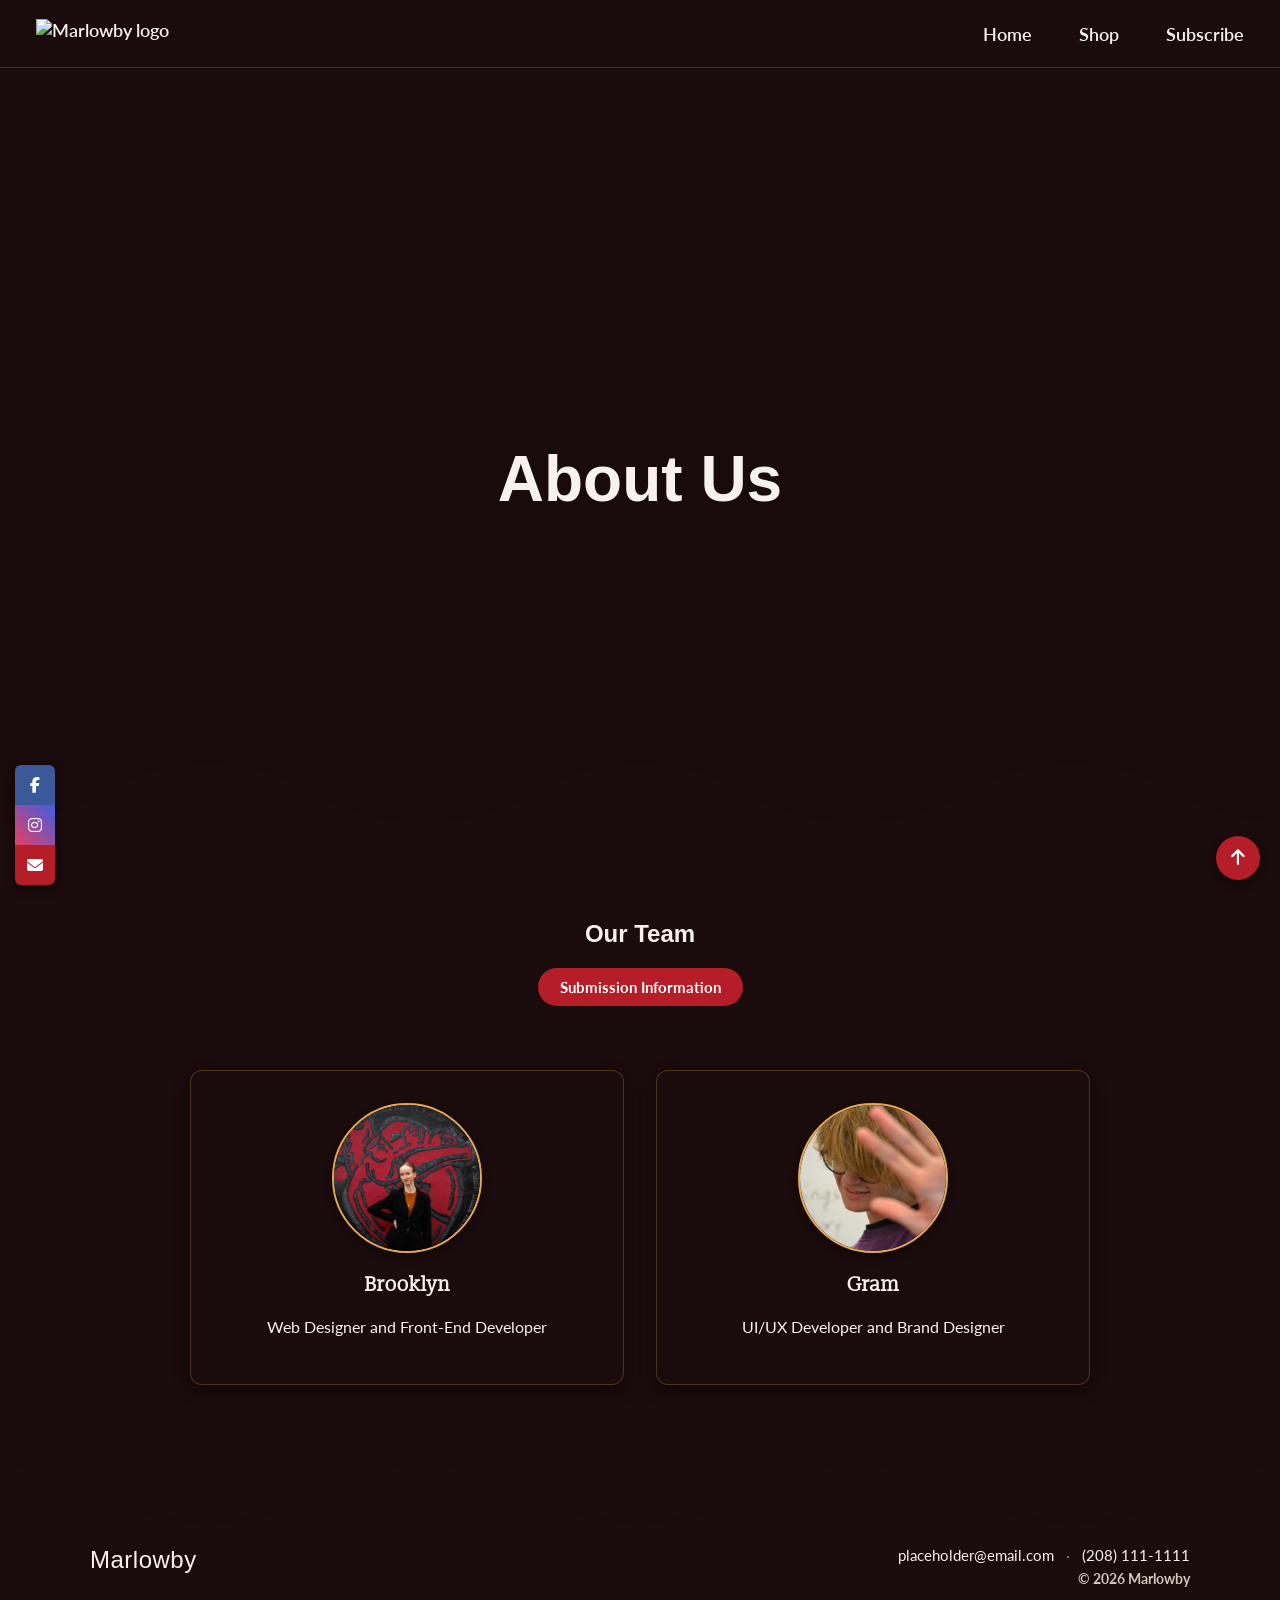
==== commit 593ab32a: "Update about.html" ====
--- a/about.html
+++ b/about.html
@@ -105,7 +105,7 @@
 
   <!-- Sticky Social Icons Bar -->
   <div class="icon-bar">
-    <a href="https://www.facebook.com" target="_blank" rel="noopener noreferrer" class="facebook" aria-label="Facebook"><i class="fab fa-facebook-f"></i></a>
+    <a href="https://www.facebook.com/profile.php?id=61595517356654" target="_blank" rel="noopener noreferrer" class="facebook" aria-label="Facebook"><i class="fab fa-facebook-f"></i></a>
     <a href="https://www.instagram.com" target="_blank" rel="noopener noreferrer" class="instagram" aria-label="Instagram"><i class="fab fa-instagram"></i></a>
     <a href="mailto:support.marlowby@gmail.com" class="email" aria-label="Email"><i class="fas fa-envelope"></i></a>
   </div>
--- a/style.css
+++ b/style.css
@@ -1,34 +1,13 @@
 :root {
-  /* Color Palette */
-  --bg-primary: #1a0b0c;
-  --bg-secondary: #f7f3ec;
-  --bg-container-dark: #2a1214;
-
-  --accent-primary: #b51d28;      /* Crimson Red */
-  --accent-secondary: #c84628;    /* Terracotta */
-  --accent-tertiary: #486382;     /* Slate Blue */
-  --accent-gold: #E3A857;         /* Warm Gold */
-
-  --text-main: #f7f3ec;           /* High contrast light text */
-  --text-dark: #1a0b0c;           /* High contrast dark text */
-  --text-muted: #6b6257;          /* High contrast text for light backgrounds */
-  --text-muted-on-dark: #d1c7bb;  /* Soft text for dark backgrounds */
-
-  --border-subtle: rgba(227, 168, 87, 0.25);
-  --overlay-dark: rgba(26, 11, 12, 0.75);
-  
-  /* Component Variables */
-  --card-bg: var(--bg-container-dark);
-  --radius: 12px;
-  --transition: 0.3s ease;
-
-  /* Button Specific Variables */
-  --btn-bg: #b51d28;
-  --btn-text: #ffffff;
-  --btn-hover-bg: #8c121b;
-  --btn-focus-ring: #E3A857;
-
-  /* Typography */
+  /* --- Core Color Palette --- */
+  --bg-primary: #1a0b0c;          /* Base Dark Background */
+  --text-main: #f7f3ec;           /* Primary Light Text */
+  --text-muted: #d1c7bb;          /* Muted Secondary Text */
+  --accent-red: #b51d28;          /* Primary Brand Accent */
+  --accent-gold: #E3A857;         /* Accent Gold */
+  --accent-blue: #486382;         /* Accent Slate Blue */
+
+  /* --- Typography --- */
   --font-heading-primary: "Caacupe One", sans-serif;
   --font-heading-secondary: "Slabo 13px", serif;
   --font-body: "Lato", sans-serif;
@@ -68,7 +47,7 @@
 
 /* Accessibility Focus Ring */
 :focus-visible {
-  outline: 3px solid var(--btn-focus-ring);
+  outline: 3px solid var(--accent-gold);
   outline-offset: 2px;
 }
 
@@ -94,7 +73,7 @@
   height: 68px;
   padding: 0 20px;
   z-index: 99;
-  border-bottom: 1px solid var(--border-subtle);
+  border-bottom: 1px solid rgba(227, 168, 87, 0.25);
 }
 
 .desktop-nav {
@@ -116,7 +95,7 @@
 
 .navbar a:hover {
   color: #ffffff;
-  background-color: var(--accent-secondary);
+  background-color: var(--accent-red);
 }
 
 .navbar a.active {
@@ -163,7 +142,7 @@
 }
 
 .sidenav a:hover {
-  background-color: var(--accent-secondary);
+  background-color: var(--accent-red);
   color: #ffffff;
 }
 
@@ -184,8 +163,8 @@
   border: 2px solid transparent;
   border-radius: 50px;
   padding: 8px 20px;
-  color: var(--btn-text);
-  background-color: var(--btn-bg);
+  color: #ffffff;
+  background-color: var(--accent-red);
   text-decoration: none;
   font-size: 15px;
   font-weight: 700;
@@ -197,7 +176,7 @@
 .btn:hover,
 a.btn:hover,
 button[type="submit"]:hover {
-  background-color: var(--btn-hover-bg);
+  background-color: #8c121b;
   color: #ffffff;
   border-color: var(--accent-gold);
 }
@@ -237,7 +216,7 @@
   content: "";
   position: absolute;
   inset: 0;
-  background-color: var(--overlay-dark);
+  background-color: rgba(26, 11, 12, 0.75);
   z-index: 2;
   pointer-events: none;
 }
@@ -260,7 +239,7 @@
 .hero-paragraph {
   font-size: 20px;
   margin: 0 0 25px;
-  color: var(--text-muted-on-dark);
+  color: var(--text-muted);
 }
 
 /* --- Grid Systems --- */
@@ -289,12 +268,12 @@
 .card,
 blockquote,
 .event-card {
-  background: var(--card-bg);
-  border: 1px solid var(--border-subtle);
-  border-radius: var(--radius);
+  background: var(--bg-primary);
+  border: 1px solid rgba(227, 168, 87, 0.25);
+  border-radius: 12px;
   padding: 2rem;
   box-shadow: 0 6px 16px rgba(0, 0, 0, 0.4);
-  transition: transform var(--transition), box-shadow var(--transition), border-color var(--transition);
+  transition: transform 0.3s ease, box-shadow 0.3s ease, border-color 0.3s ease;
   color: var(--text-main);
   text-align: center;
   display: flex;
@@ -317,7 +296,7 @@
   margin-bottom: 1.25rem;
   border: 2px solid var(--accent-gold);
   box-shadow: 0 4px 10px rgba(0, 0, 0, 0.3);
-  transition: transform var(--transition);
+  transition: transform 0.3s ease;
 }
 
 .team-member:hover .team-photo {
@@ -343,6 +322,19 @@
   margin-bottom: 0.75rem;
 }
 
+/* --- Featured Boxes Section (Shop Top) --- */
+.featured-boxes-section {
+  background-color: var(--bg-primary);
+  padding: 8rem 1rem 6rem;
+  text-align: center;
+}
+
+.featured-boxes-section h2 {
+  font-size: 2.5rem;
+  margin-bottom: 2rem;
+  color: var(--text-main);
+}
+
 /* --- Search Bar --- */
 .marlowby-search-wrapper {
   position: relative;
@@ -356,8 +348,8 @@
 .marlowby-search {
   width: 100%;
   max-width: 440px;
-  background-color: var(--bg-container-dark);
-  border: 1px solid var(--border-subtle);
+  background-color: var(--bg-primary);
+  border: 1px solid rgba(227, 168, 87, 0.25);
   border-radius: 30px;
   padding: 8px 12px 8px 24px;
   box-shadow: 0 6px 16px rgba(0, 0, 0, 0.4);
@@ -394,13 +386,13 @@
 }
 
 .marlowby-search input[type="text"]::placeholder {
-  color: var(--text-muted-on-dark);
+  color: var(--text-muted);
   opacity: 0.8;
 }
 
 .marlowby-search button {
   border: 1px solid transparent;
-  background: var(--btn-bg);
+  background: var(--accent-red);
   width: 38px;
   height: 38px;
   border-radius: 50%;
@@ -414,15 +406,24 @@
 }
 
 .marlowby-search button:hover {
-  background-color: var(--btn-hover-bg);
+  background-color: #8c121b;
   border-color: var(--accent-gold);
   transform: scale(1.05);
 }
 
 /* --- Shop & Products --- */
+.shop-section {
+  background-color: var(--accent-blue);
+  padding: 20px 0 80px;
+}
+
+.shop-section .product-collection,
+.shop-section .marlowby-search-wrapper {
+  background-color: transparent;
+}
+
 .product-collection {
   padding: 40px 0 80px;
-  background-color: var(--bg-primary);
 }
 
 .filter-shop {
@@ -432,8 +433,8 @@
   align-items: center;
   gap: 15px;
   padding: 16px 24px; 
-  background-color: var(--bg-container-dark);
-  border: 1px solid var(--border-subtle);
+  background-color: var(--bg-primary);
+  border: 1px solid rgba(227, 168, 87, 0.25);
   border-radius: 12px;
   margin-bottom: 30px;
   width: 100%;
@@ -441,14 +442,14 @@
 
 .showing-product p {
   font-size: 15px;
-  color: var(--text-muted-on-dark);
+  color: var(--text-main);
   margin: 0;
 }
 
 .sort-by select {
   background-color: var(--bg-primary);
   color: var(--text-main);
-  border: 1px solid var(--border-subtle);
+  border: 1px solid rgba(227, 168, 87, 0.25);
   padding: 8px 36px 8px 16px;
   border-radius: 20px;
   font-size: 14px;
@@ -480,8 +481,8 @@
 }
 
 .product-item {
-  background-color: var(--bg-container-dark);
-  border: 1px solid var(--border-subtle);
+  background-color: var(--bg-primary);
+  border: 1px solid rgba(227, 168, 87, 0.25);
   border-radius: 12px;
   padding: 28px;
   display: flex;
@@ -531,13 +532,13 @@
   text-transform: uppercase;
   letter-spacing: 0.5px;
   border-radius: 12px;
-  background-color: var(--accent-primary);
+  background-color: var(--accent-red);
   color: #ffffff;
   margin-bottom: 8px;
 }
 
 .badge.bg-secondary {
-  background-color: var(--accent-tertiary) !important;
+  background-color: var(--accent-red) !important;
   color: #ffffff !important;
 }
 
@@ -585,8 +586,8 @@
   width: 38px;
   height: 38px;
   border-radius: 50%;
-  background-color: var(--bg-container-dark);
-  border: 1px solid var(--border-subtle);
+  background-color: var(--bg-primary);
+  border: 1px solid rgba(227, 168, 87, 0.25);
   color: var(--text-main);
   text-decoration: none;
   font-size: 15px;
@@ -597,7 +598,7 @@
 .page-numbers:hover,
 .page-numbers.current {
   background-color: var(--accent-gold);
-  color: var(--text-dark);
+  color: var(--bg-primary);
   border-color: var(--accent-gold);
 }
 
@@ -630,7 +631,7 @@
   top: -15px;
   left: -15px;
   background-color: var(--accent-gold);
-  color: var(--text-dark);
+  color: var(--bg-primary);
   padding: 8px 14px;
   border-radius: 20px;
   font-weight: bold;
@@ -647,14 +648,14 @@
 .featured-product .top-section .content p {
   font-size: 18px;
   line-height: 1.6;
-  color: var(--text-muted-on-dark);
+  color: var(--text-muted);
 }
 
 /* --- Carousel & Blog Section --- */
 .blog-section {
   padding: 8rem 0.5rem 6rem;
   text-align: center;
-  background-color: var(--accent-secondary);
+  background-color: var(--accent-red);
   color: #ffffff;
 }
 
@@ -688,10 +689,10 @@
 
 .blog-card-inner {
   width: 100%;
-  background-color: var(--bg-container-dark);
+  background-color: var(--bg-primary);
   padding: 1rem;
   border-radius: 8px;
-  border: 1px solid var(--border-subtle);
+  border: 1px solid rgba(227, 168, 87, 0.25);
   box-shadow: 0 6px 20px rgba(0, 0, 0, 0.3);
   text-align: left;
   display: flex;
@@ -724,8 +725,8 @@
   position: absolute;
   top: 50%;
   transform: translateY(-50%);
-  background-color: var(--btn-bg, rgba(20, 20, 20, 0.85));
-  border: 1px solid var(--border-subtle, rgba(255, 255, 255, 0.15));
+  background-color: var(--accent-red);
+  border: 1px solid rgba(227, 168, 87, 0.25);
   border-radius: 50%;
   color: #ffffff;
   width: 48px;
@@ -751,9 +752,9 @@
 }
 
 .blog-carousel-btn:hover {
-  background-color: var(--btn-hover-bg, rgba(0, 0, 0, 0.95));
-  border-color: var(--accent-gold, #ffd700);
-  color: var(--accent-gold, #ffd700);
+  background-color: #8c121b;
+  border-color: var(--accent-gold);
+  color: var(--accent-gold);
   transform: translateY(-50%) scale(1.12);
   box-shadow: 0 8px 22px rgba(0, 0, 0, 0.5), 0 0 12px rgba(255, 215, 0, 0.25);
 }
@@ -780,7 +781,7 @@
 .blog-content p {
   font-size: 0.85rem;
   line-height: 1.4;
-  color: var(--text-muted-on-dark);
+  color: var(--text-muted);
   display: -webkit-box;
   -webkit-line-clamp: 2;
   line-clamp: 2;
@@ -821,7 +822,7 @@
 
 .mission-text p {
   line-height: 1.6;
-  color: var(--text-muted-on-dark);
+  color: var(--text-muted);
 }
 
 /* --- Wave Mask Shapes --- */
@@ -830,19 +831,25 @@
   mask:
     radial-gradient(213.01px at 50% calc(100% - 291.6px), #000 99%, #0000 101%) calc(50% - 216px) 0/432px 100%,
     radial-gradient(213.01px at 50% calc(100% + 183.6px), #0000 99%, #000 101%) 50% calc(100% - 108px)/432px 100% repeat-x;
+  -webkit-mask:
+    radial-gradient(213.01px at 50% calc(100% - 291.6px), #000 99%, #0000 101%) calc(50% - 216px) 0/432px 100%,
+    radial-gradient(213.01px at 50% calc(100% + 183.6px), #0000 99%, #000 101%) 50% calc(100% - 108px)/432px 100% repeat-x;
 }
 
 .box-bottom-wave {
   mask:
     radial-gradient(213.01px at 50% 291.6px, #000 99%, #0000 101%) calc(50% - 216px) 0/432px 100%,
     radial-gradient(213.01px at 50% -183.6px, #0000 99%, #000 101%) 50% 108px/432px 100% repeat-x;
+  -webkit-mask:
+    radial-gradient(213.01px at 50% 291.6px, #000 99%, #0000 101%) calc(50% - 216px) 0/432px 100%,
+    radial-gradient(213.01px at 50% -183.6px, #0000 99%, #000 101%) 50% 108px/432px 100% repeat-x;
   z-index: 4;
 }
 
 /* --- Testimonials --- */
 .testimonial-section {
-  background-color: var(--accent-tertiary);
-  padding: 3rem 1rem 15rem;
+  background-color: #ffffff;
+  padding: 6rem 1rem 12rem;
 }
 
 .testimonial-container {
@@ -852,7 +859,7 @@
 
 .testimonial-title {
   text-align: center;
-  color: var(--text-main);
+  color: #1a0b0c;
   font-size: 2rem;
   margin-bottom: 2rem;
 }
@@ -863,7 +870,7 @@
 }
 
 .testimonial-card {
-  background-color: #ffffff;
+  background-color: var(--text-main);
   border-radius: 0.5rem;
   padding: 2rem;
   text-align: center;
@@ -879,7 +886,7 @@
 }
 
 .author-name {
-  color: var(--text-dark);
+  color: #1a0b0c;
   font-weight: 700;
   text-transform: uppercase;
   margin: 0;
@@ -889,17 +896,31 @@
   font-size: 1.125rem;
   font-weight: 400;
   font-style: italic;
-  color: var(--text-muted);
+  color: #6b6257;
   margin-top: 0.5rem;
   margin-bottom: 0;
 }
 
 /* --- Call to Action --- */
 .cta-section {
-  background-color: var(--bg-primary);
-  color: var(--text-main);
-  padding: 8vw 1vw 4vw;
+  background-color: var(--accent-blue);
+  color: #ffffff;
+  padding: 12rem 1rem;
   text-align: center;
+  position: relative;
+  z-index: 4;
+  
+  mask:
+    radial-gradient(213.01px at 50% calc(100% - 291.6px), #000 99%, #0000 101%) calc(50% - 216px) 0/432px 100%,
+    radial-gradient(213.01px at 50% calc(100% + 183.6px), #0000 99%, #000 101%) 50% calc(100% - 108px)/432px 100% repeat-x,
+    radial-gradient(213.01px at 50% 291.6px, #000 99%, #0000 101%) calc(50% - 216px) 0/432px 100%,
+    radial-gradient(213.01px at 50% -183.6px, #0000 99%, #000 101%) 50% 108px/432px 100% repeat-x;
+  
+  -webkit-mask:
+    radial-gradient(213.01px at 50% calc(100% - 291.6px), #000 99%, #0000 101%) calc(50% - 216px) 0/432px 100%,
+    radial-gradient(213.01px at 50% calc(100% + 183.6px), #0000 99%, #000 101%) 50% calc(100% - 108px)/432px 100% repeat-x,
+    radial-gradient(213.01px at 50% 291.6px, #000 99%, #0000 101%) calc(50% - 216px) 0/432px 100%,
+    radial-gradient(213.01px at 50% -183.6px, #0000 99%, #000 101%) 50% 108px/432px 100% repeat-x;
 }
 
 .cta-section h1 {
@@ -938,13 +959,13 @@
 
 .facebook { background: #3b5998; }
 .instagram { background: linear-gradient(45deg, #e4405f, #405de6); }
-.email { background-color: var(--btn-bg); }
+.email { background-color: var(--accent-red); }
 
 #scrollToTopBtn {
   position: fixed;
   bottom: 20px;
   right: 20px;
-  background-color: var(--btn-bg);
+  background-color: var(--accent-red);
   color: #ffffff;
   border: 1px solid transparent;
   border-radius: 50%;
@@ -961,16 +982,16 @@
 }
 
 #scrollToTopBtn:hover {
-  background-color: var(--btn-hover-bg);
+  background-color: #8c121b;
   border-color: var(--accent-gold);
   transform: translateY(-2px);
 }
 
 /* --- Footer --- */
 .site-footer {
-  background-color: var(--bg-container-dark);
+  background-color: var(--bg-primary);
   padding: 10rem 1.5rem 2.5rem;
-  border-top: 1px solid var(--border-subtle);
+  border-top: 1px solid rgba(227, 168, 87, 0.25);
   position: relative;
 }
 
@@ -1032,7 +1053,7 @@
   font-weight: 700;
   margin: 0;
   font-size: 14px;
-  color: var(--text-muted-on-dark);
+  color: var(--text-muted);
 }
 
 /* --- Submission Page Specific Rules --- */
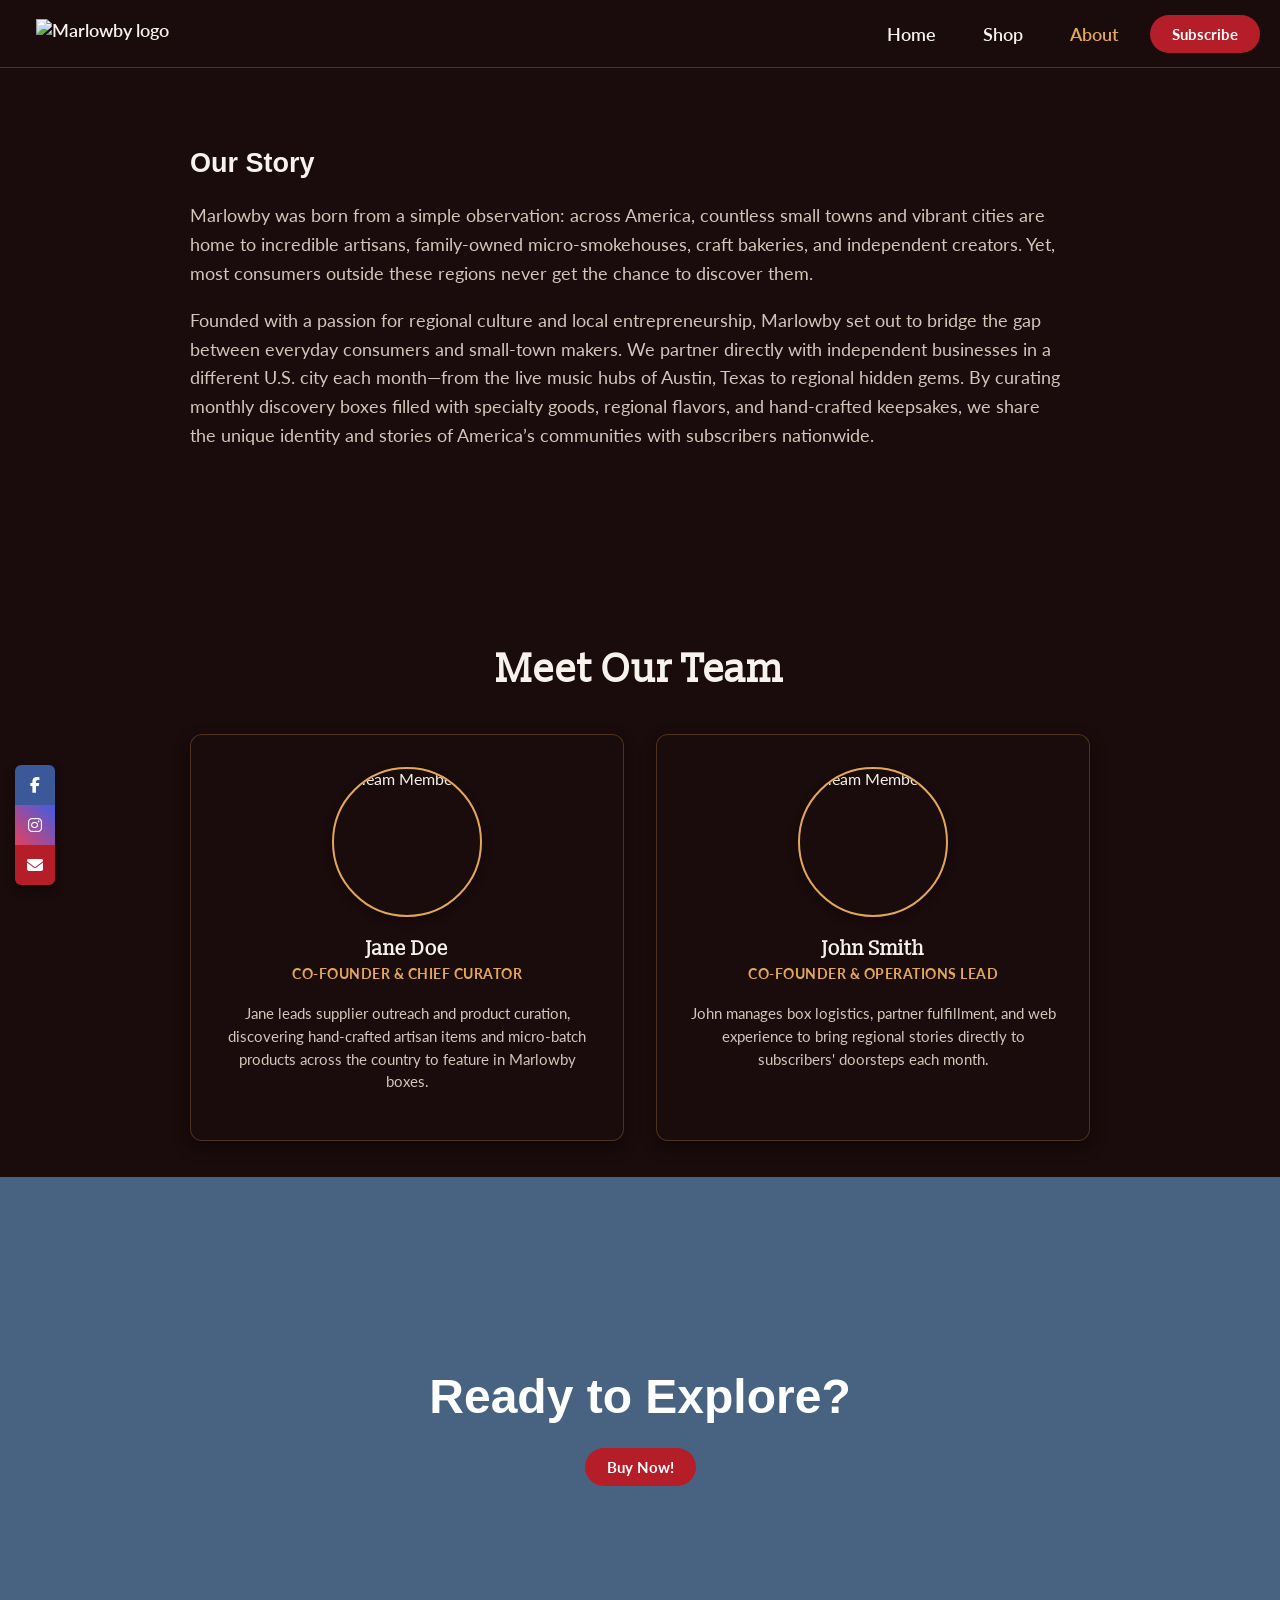
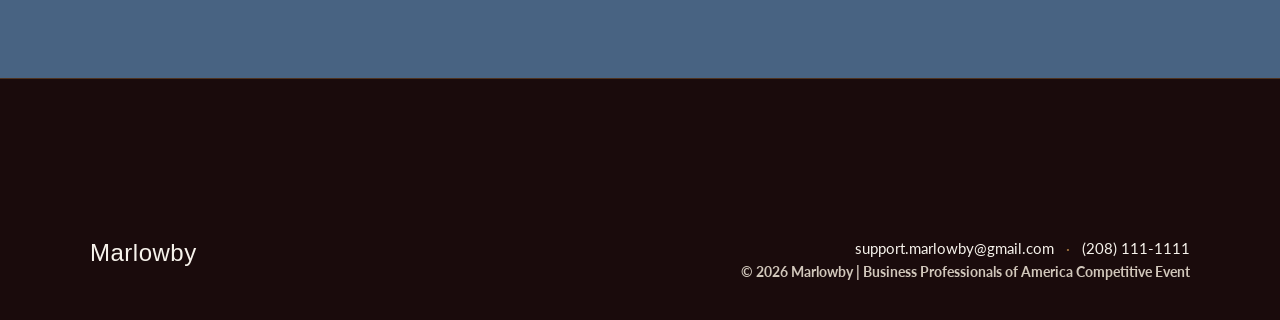
==== commit 3ae88874: "Create about.html" ====
--- a/about.html
+++ b/about.html
@@ -3,7 +3,7 @@
 <head>
   <meta charset="UTF-8">
   <meta name="viewport" content="width=device-width, initial-scale=1.0">
-  <title>About Us</title>
+  <title>About Us - Marlowby</title>
   <link rel="stylesheet" href="https://use.typekit.net/rig8hkd.css">
   <link rel="stylesheet" href="https://cdnjs.cloudflare.com/ajax/libs/font-awesome/6.5.0/css/all.min.css">
   <link rel="icon" type="image/x-icon" href="icon_transparent.png">
@@ -17,14 +17,16 @@
   <!-- Top Navigation Bar -->
   <header class="navbar">
     <a href="index.html" class="logo-link">
-      <img id="logoImage" src="Logos/logo_text2_transparent.png" alt="Marlowby logo" height="30">
+      <img id="logoImage" src="Logos/logo_text2_transparent.png" alt="Marlowby logo">
     </a>
 
-    <!-- Desktop Navigation -->
     <nav class="desktop-nav">
       <a href="index.html">Home</a>
       <a href="shop.html">Shop</a>
-      <a href="https://game-day-grill-bpa-project.square.site/#items" target="_blank" rel="noopener noreferrer" class="highlight-link">Subscribe</a>
+      <a href="about.html" class="active">About</a>
+      <a href="https://game-day-grill-bpa-project.square.site/#items" target="_blank" rel="noopener noreferrer" class="btn">
+        Subscribe
+      </a>
     </nav>
 
     <!-- Mobile Hamburger Toggle -->
@@ -38,70 +40,86 @@
     <a href="javascript:void(0)" class="closebtn" onclick="closeNav()" aria-label="Close menu">&times;</a>
     <a href="index.html">Home</a>
     <a href="shop.html">Shop</a>
-    <a href="https://game-day-grill-bpa-project.square.site/#items" target="_blank" rel="noopener noreferrer" class="highlight-link">Subscribe</a>
+    <a href="about.html">About</a>
+    <a href="https://game-day-grill-bpa-project.square.site/#items" target="_blank" rel="noopener noreferrer" class="btn">
+      Subscribe
+    </a>
   </div>
 
-  <!-- Hero Section -->
-  <section class="hero-section">
-    <div class="video-background">
-       <iframe 
-        src="https://www.youtube-nocookie.com/embed/jR5_xr3WJxA?autoplay=1&mute=1&controls=0&loop=1&playlist=jR5_xr3WJxA&playsinline=1" 
-        title="Background video" 
-        allow="autoplay; encrypted-media" 
-        allowfullscreen>
-        </iframe>
-    </div>
-    
-    <div class="hero-text">
-      <h1>About Us</h1>
-    </div>
-  </section>
+  <main>
+    <!-- Our Story Section -->
+    <section class="mission-section">
+      <div class="container">
+        <div class="mission-text text-center" style="padding-left: 0; max-width: 900px; margin: 0 auto;">
+          <h1>Our Story</h1>
+          <p>Marlowby was born from a simple observation: across America, countless small towns and vibrant cities are home to incredible artisans, family-owned micro-smokehouses, craft bakeries, and independent creators. Yet, most consumers outside these regions never get the chance to discover them.</p>
+          <p>Founded with a passion for regional culture and local entrepreneurship, Marlowby set out to bridge the gap between everyday consumers and small-town makers. We partner directly with independent businesses in a different U.S. city each month—from the live music hubs of Austin, Texas to regional hidden gems. By curating monthly discovery boxes filled with specialty goods, regional flavors, and hand-crafted keepsakes, we share the unique identity and stories of America’s communities with subscribers nationwide.</p>
+        </div>
+      </div>
+    </section>
 
-  <!-- Team Members Section -->
-  <section class="section team">
-    <div class="container" style="text-align: center;">
-      <h1>Our Team</h1>
-      <a href="submission.html" class="btn" style="display: inline-block; margin-bottom: 2rem;">Submission Information</a>
-      
-      <div class="team-grid">
-        <!-- Brooklyn -->
-        <div class="team-member">
-          <img src="assets/images/brooklyn.jpg" alt="Brooklyn" class="team-photo"/>
-          <h4>Brooklyn</h4>
-          <p>Web Designer and Front-End Developer</p>
+    <!-- Team Members Section -->
+    <section class="featured-boxes-section" style="padding-top: 4rem;">
+      <div class="container">
+        <h2 class="text-center" style="font-size: 2.5rem; margin-bottom: 2.5rem;">Meet Our Team</h2>
+        
+        <div class="team-grid">
+          <!-- Member 1 -->
+          <div class="team-member">
+            <img src="assets/images/team/member1.jpg" alt="Team Member 1" class="team-photo">
+            <h3>Jane Doe</h3>
+            <span class="title">Co-Founder & Chief Curator</span>
+            <p style="color: var(--text-muted); font-size: 0.95rem; line-height: 1.5; margin-top: 0.5rem;">
+              Jane leads supplier outreach and product curation, discovering hand-crafted artisan items and micro-batch products across the country to feature in Marlowby boxes.
+            </p>
+          </div>
+
+          <!-- Member 2 -->
+          <div class="team-member">
+            <img src="assets/images/team/member2.jpg" alt="Team Member 2" class="team-photo">
+            <h3>John Smith</h3>
+            <span class="title">Co-Founder & Operations Lead</span>
+            <p style="color: var(--text-muted); font-size: 0.95rem; line-height: 1.5; margin-top: 0.5rem;">
+              John manages box logistics, partner fulfillment, and web experience to bring regional stories directly to subscribers' doorsteps each month.
+            </p>
+          </div>
         </div>
-        <!-- Gram -->
-        <div class="team-member">
-          <img src="assets/images/gram.jpg" alt="Gram" class="team-photo"/>
-          <h4>Gram</h4>
-          <p>UI/UX Developer and Brand Designer</p>
+      </div>
+    </section>
+
+    <!-- Buy Now / CTA Section with Blue Waves -->
+    <section class="cta-section">
+      <div class="container text-center">
+        <h1>Ready to Explore?</h1>
+        <a href="shop.html" class="btn">
+          Buy Now!
+        </a>
+      </div>
+    </section>
+  </main>
+
+  <!-- Site Footer -->
+  <footer class="site-footer">
+    <div class="footer-container">
+      <div class="footer-left">
+        <div class="footer-logo">
+          <a href="index.html">Marlowby</a>
+        </div>
+      </div>
+
+      <div class="footer-combined-right">
+        <div class="footer-contact">
+          <a href="mailto:support.marlowby@gmail.com" class="footer-link">support.marlowby@gmail.com</a>
+          <span class="divider">·</span>
+          <a href="tel:(208)-111-1111" class="footer-link">(208) 111-1111</a>
+        </div>
+
+        <div class="footer-copyright">
+          <p>&copy; 2026 Marlowby | Business Professionals of America Competitive Event</p>
         </div>
       </div>
     </div>
-  </section>
-
-  <!-- Footer --> 
-<footer class="site-footer box-bottom-wave">
-  <div class="footer-container">
-    <div class="footer-left">
-      <div class="footer-logo">
-        <a href="index.html">Marlowby</a>
-      </div>
-    </div>
-
-    <div class="footer-combined-right">
-      <div class="footer-contact">
-        <a href="mailto:support.marlowby@gmail.com" class="footer-link">placeholder@email.com</a>
-        <span class="divider">·</span>
-        <a href="tel:(208)-111-1111" class="footer-link">(208) 111-1111</a>
-      </div>
-
-      <div class="footer-copyright">
-        <p>&copy; 2026 Marlowby</p>
-      </div>
-    </div>
-  </div>
-</footer>
+  </footer>
 
   <!-- Sticky Social Icons Bar -->
   <div class="icon-bar">
@@ -115,5 +133,6 @@
     <i class="fas fa-arrow-up"></i>
   </button>
 
+  <script src="script.js"></script>
 </body>
 </html>
--- a/style.css
+++ b/style.css
@@ -901,7 +901,7 @@
   margin-bottom: 0;
 }
 
-/* --- Call to Action --- */
+/* --- Call to Action (Blue Dual Wave) --- */
 .cta-section {
   background-color: var(--accent-blue);
   color: #ffffff;
@@ -909,6 +909,9 @@
   text-align: center;
   position: relative;
   z-index: 4;
+
+  /* Negative top margin pulls the blue wave over the section above it */
+  margin-top: -60px;
   
   mask:
     radial-gradient(213.01px at 50% calc(100% - 291.6px), #000 99%, #0000 101%) calc(50% - 216px) 0/432px 100%,
